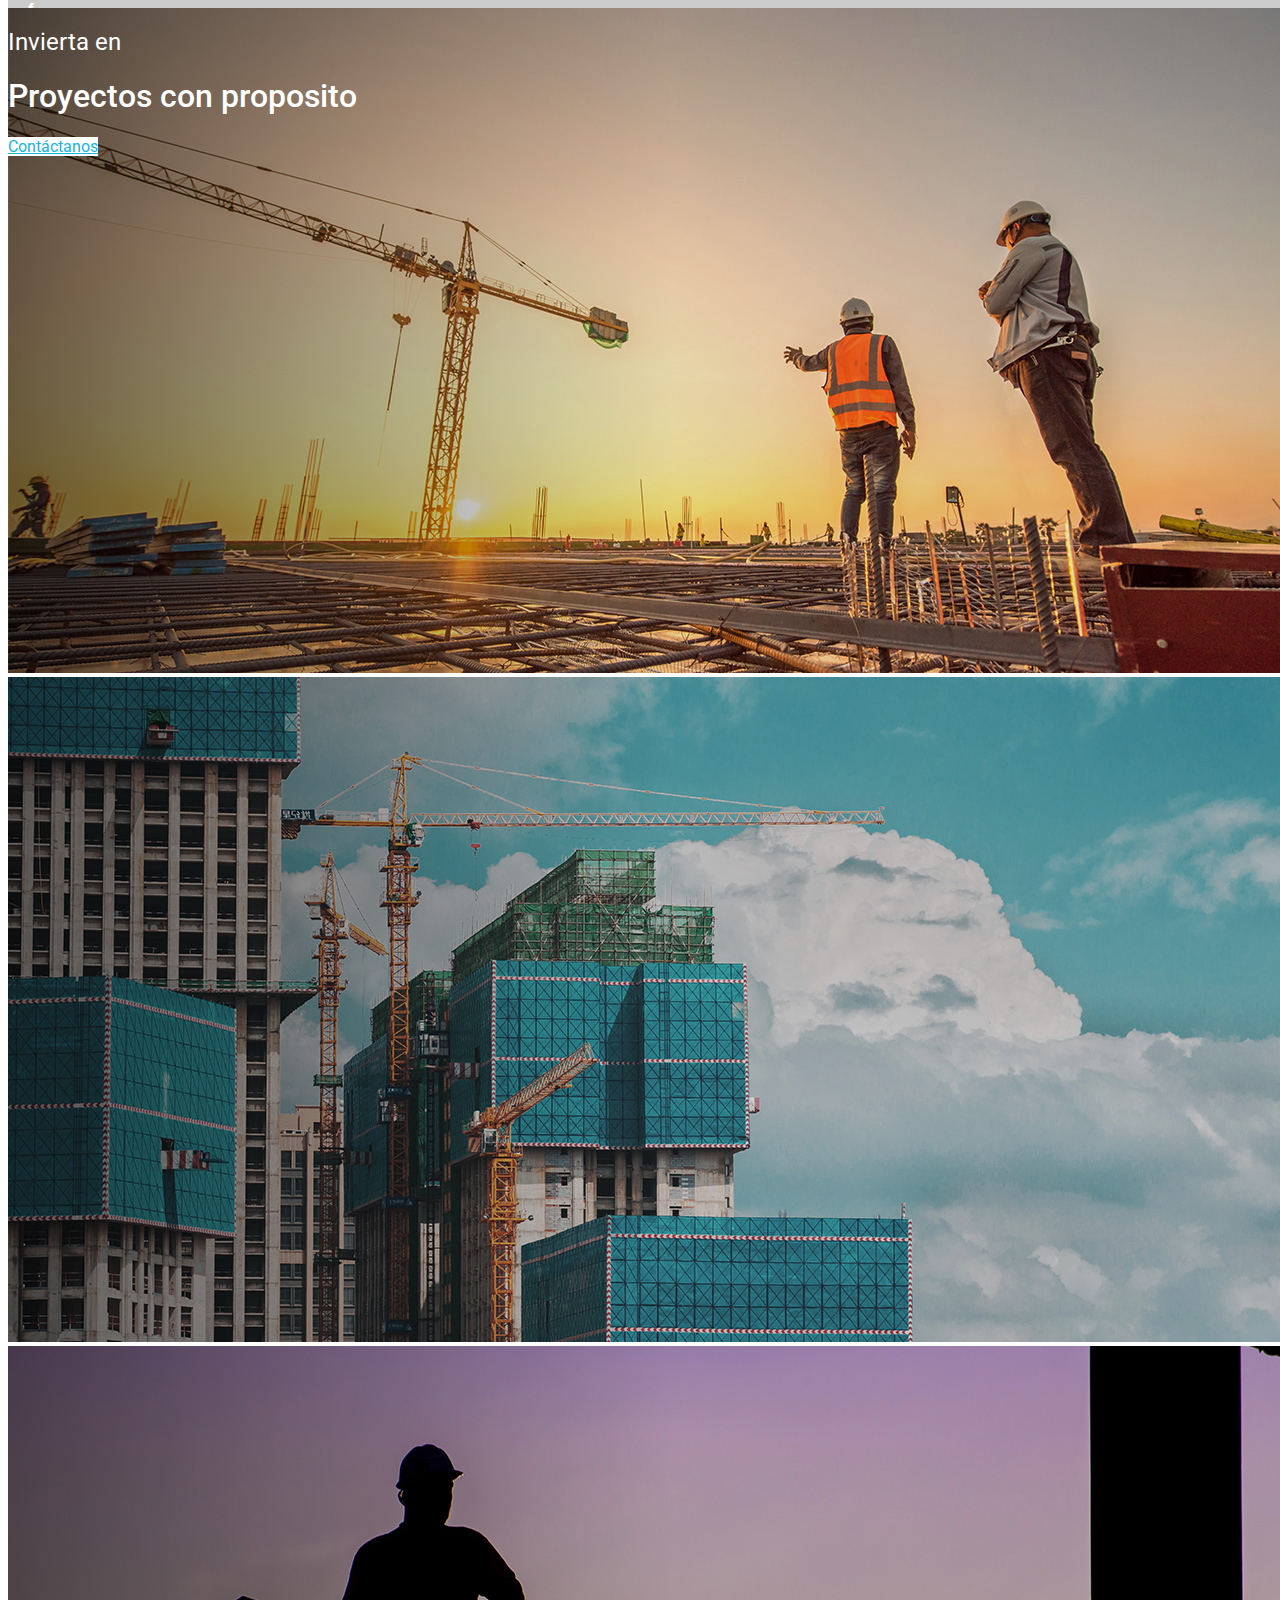
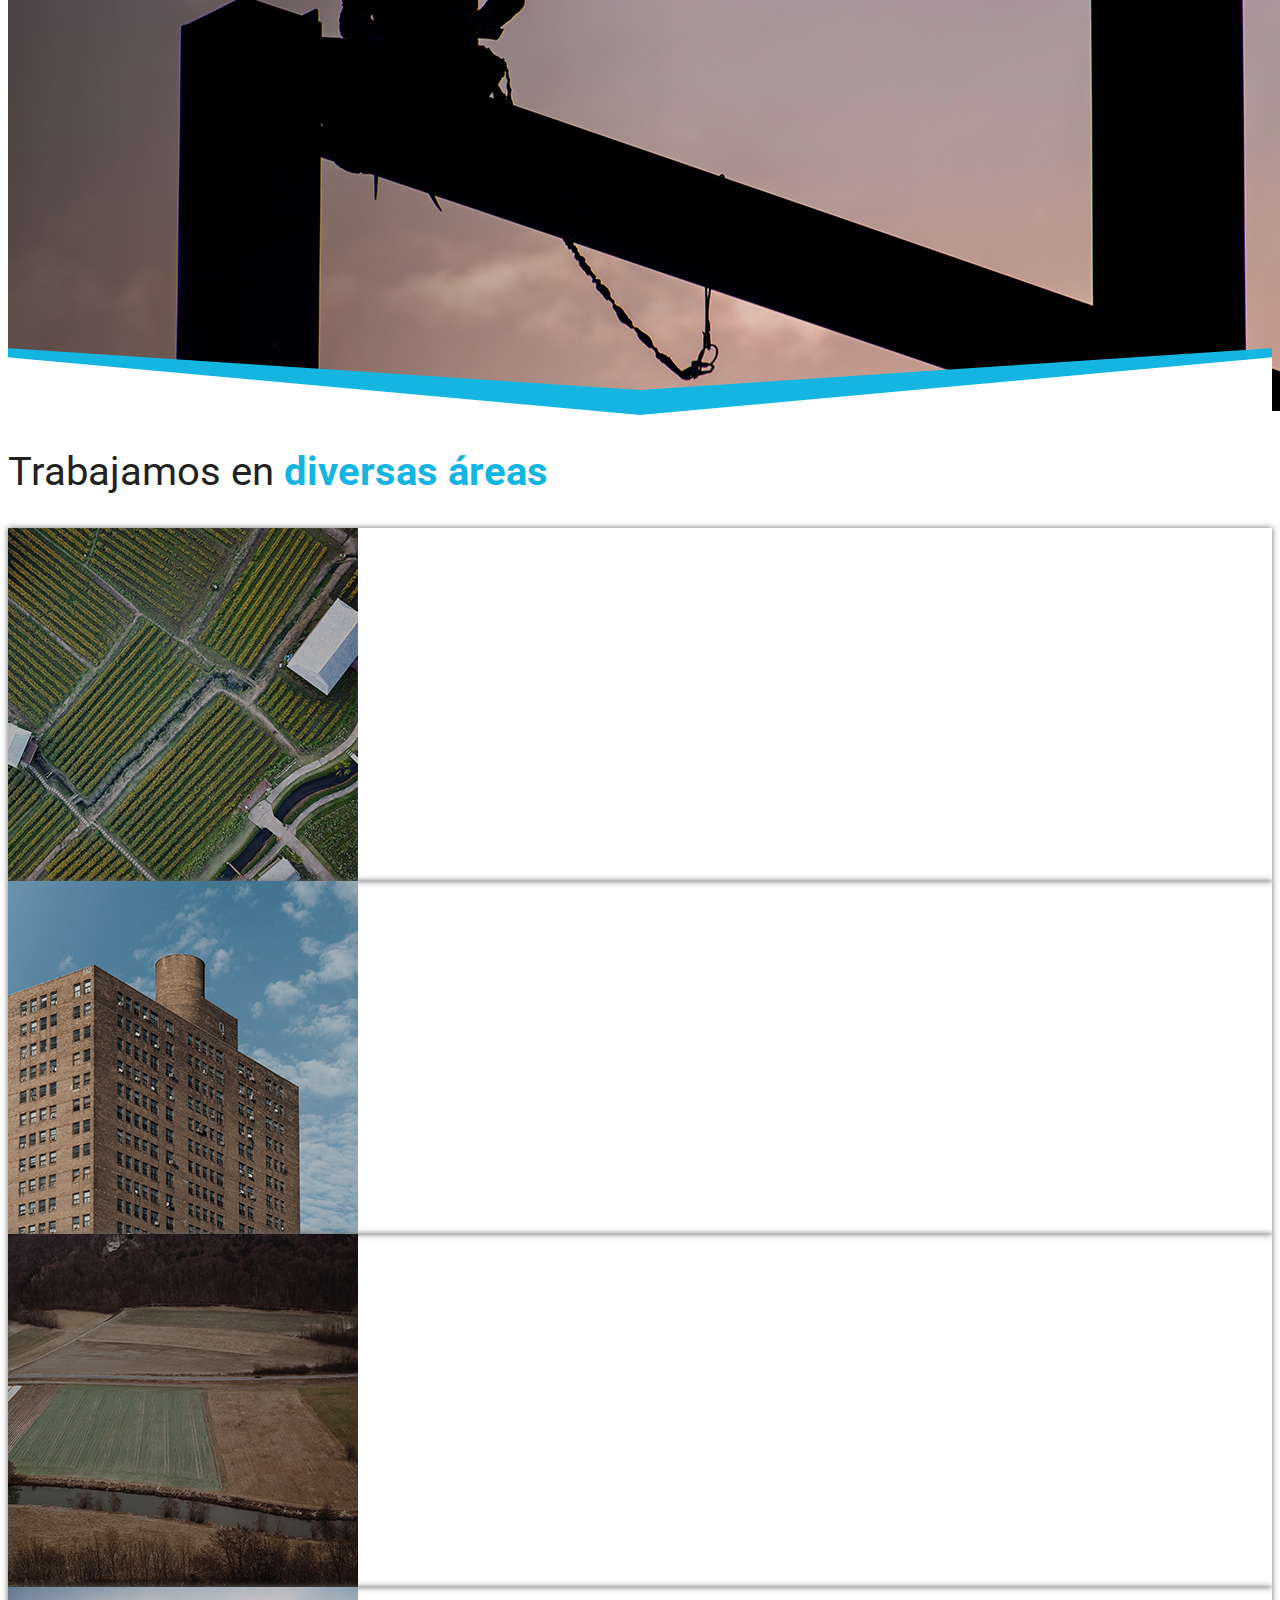
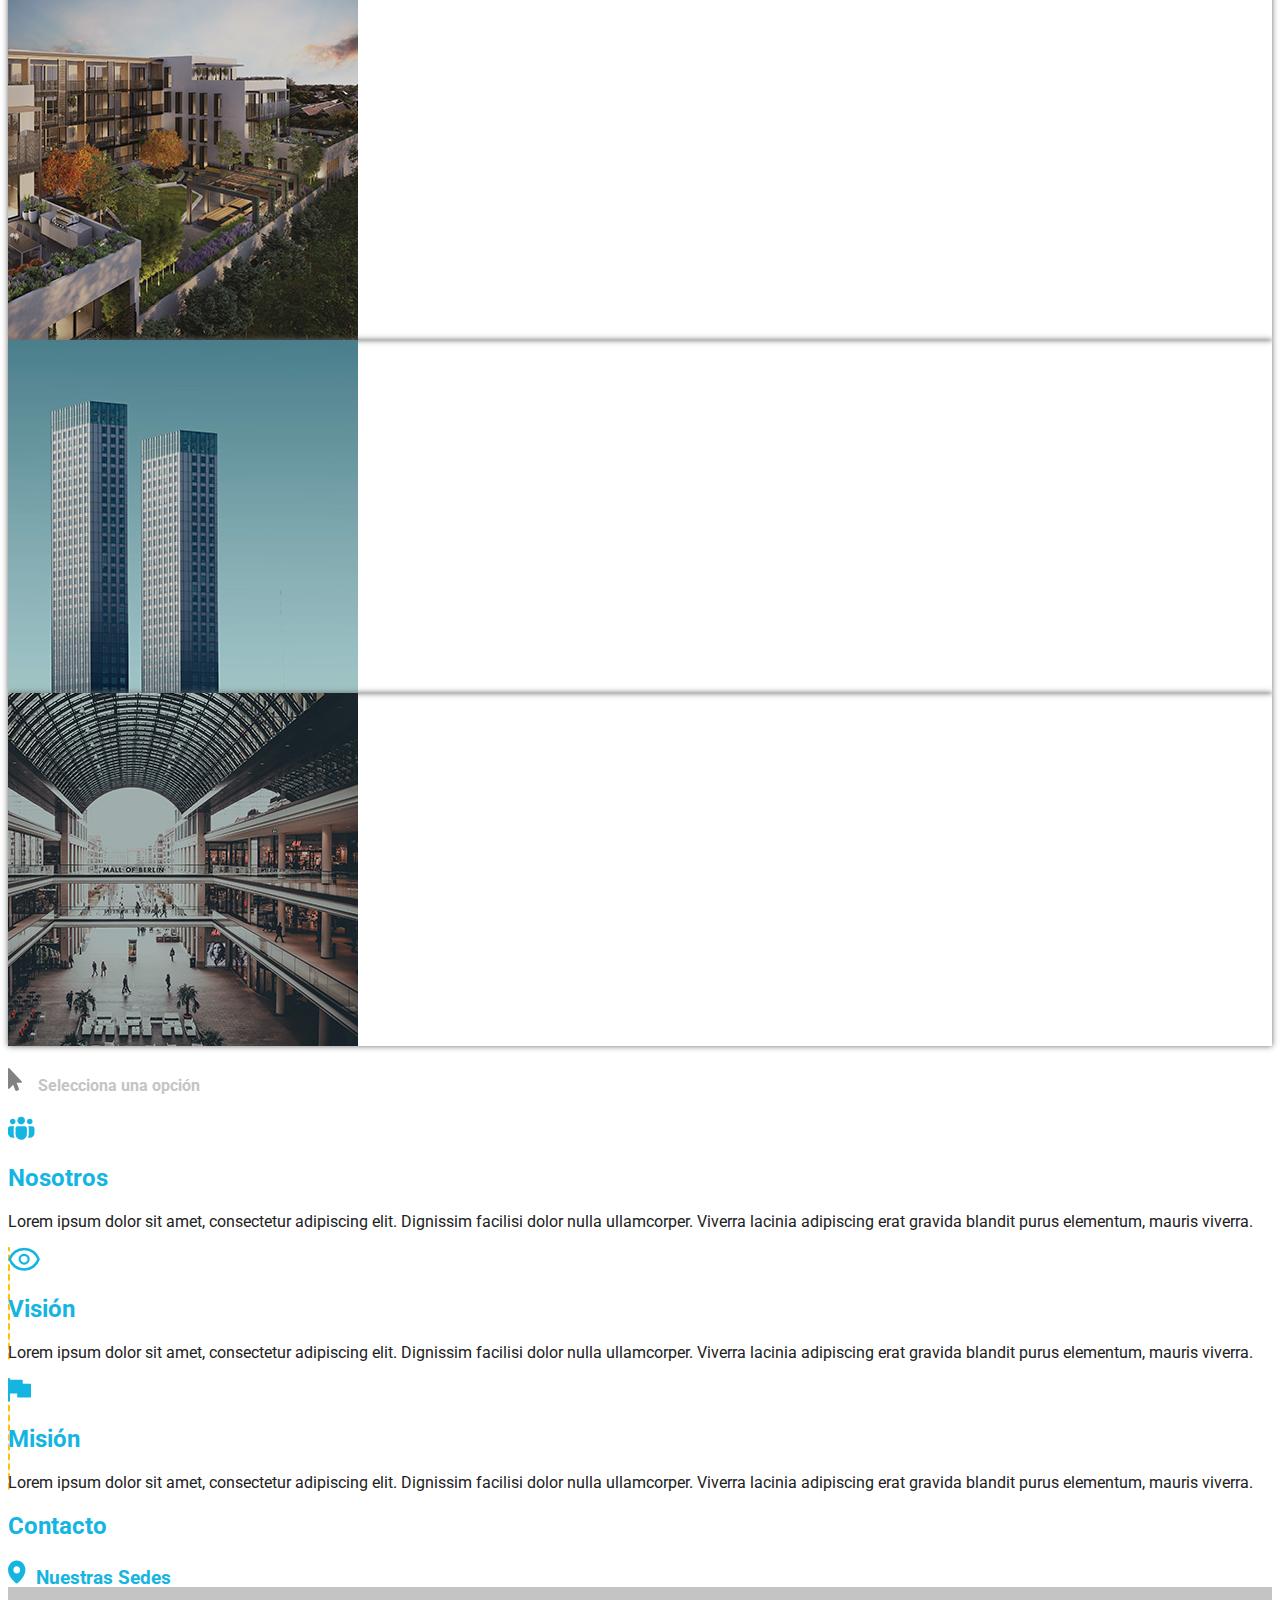
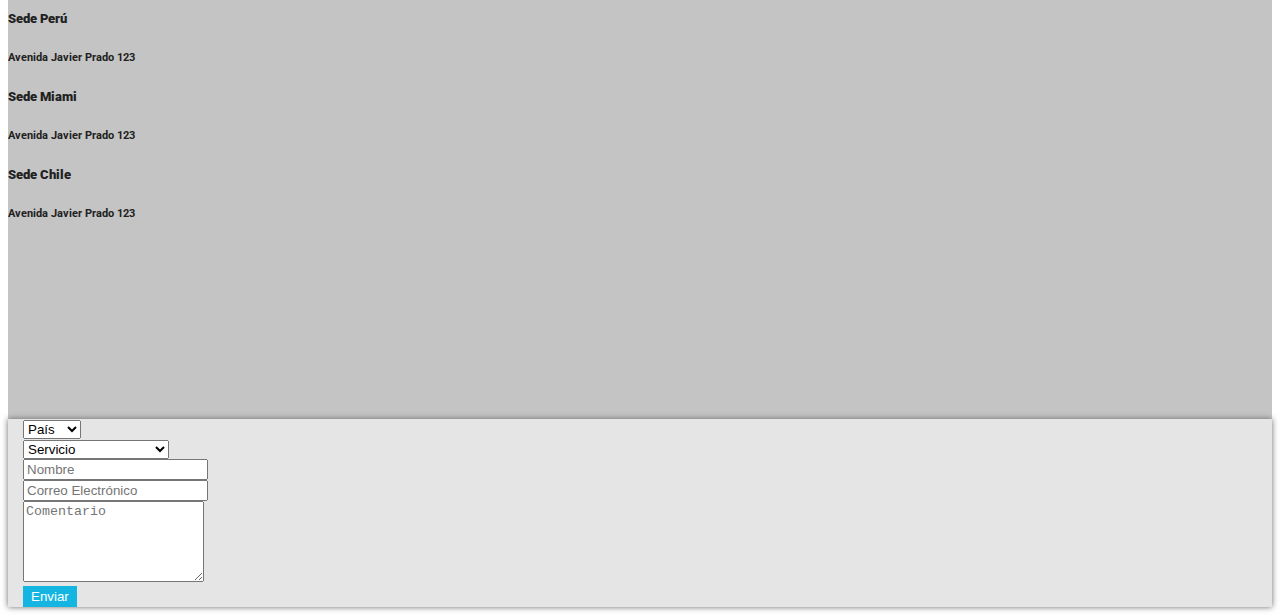
==== index.html @ bb8cdf80 "Add files via upload" ====
<!doctype html>
<html lang="en">
  <head>
    <!-- Required meta tags -->
    <meta charset="utf-8">
    <meta name="viewport" content="width=device-width, initial-scale=1, shrink-to-fit=no">

    <link href="https://cdn.jsdelivr.net/npm/bootstrap@5.0.0-beta2/dist/css/bootstrap.min.css" rel="stylesheet" integrity="sha384-BmbxuPwQa2lc/FVzBcNJ7UAyJxM6wuqIj61tLrc4wSX0szH/Ev+nYRRuWlolflfl" crossorigin="anonymous">
    <link rel="stylesheet" href="https://cdnjs.cloudflare.com/ajax/libs/animate.css/4.1.1/animate.min.css" />
    <link rel="stylesheet" href="assets/css/index.css"/>

    <title>IRPM - International Realty Property Management</title>
  </head>

  <body data-spy="scroll" data-target="#navbar" data-offset="57">
    <!-- Header -->
    <header class="header text-center fixed-top g-0">
      <div class="container-fluid">
        <div class="menu-top row g-0">
          <div class="col pl-0">
              <nav id="barra" class="navbar navbar-expand-lg navbar-dark transparencia-negra pt-0 pb-0">
                <div class="container mt-0 mb-0">
                  <div class="collapse navbar-collapse" id="navbar">
                    <div class="me-auto"></div>
                    <div class="navbar-nav">
                      <div class="nav-item">
                        <a class="nav-link rounded " href="#proyectos">f</a>
                      </div>
                      <div class="nav-item">
                        <a class="nav-link rounded" href="#conocenos">in</a>
                      </div>
                      <div class="nav-item">
                        <a class="nav-link rounded" href="#contactos">ig</a>
                      </div>
                      <div class="nav-item">
                        <a class="nav-link rounded" href="#contactos">ES</a>
                      </div>
                      <div class="nav-item">
                        <a class="nav-link rounded" href="#contactos">EN</a>
                      </div>
                    </div>
                  </div>
                </div>
              </nav>
          </div>
        </div>
      </div>
      <div class="container-fluid">
        <div class="menu-top row">
          <div class="col pl-0">
              <nav id="barra2" class="navbar navbar-expand-lg navbar-dark bg-light ">
                <div class="container">
                  <a class="navbar-brand" href="#">
                    <img src="assets/logo/logo-irpm-blanco.svg" alt="IRPM - International Realty Property Management">
                  </a>
                  <button class="navbar-toggler" type="button" data-bs-toggle="collapse" data-bs-target="#navbar" aria-controls="navbar" aria-expanded="false" aria-label="Toggle navigation">
                    <span class="navbar-toggler-icon"></span>
                  </button>
                  <div class="collapse navbar-collapse" id="navbar">
                    <div class="me-auto"></div>
                    <div class="navbar-nav">
                      <div class="nav-item">
                        <a class="nav-link rounded " href="#proyectos">Proyecto</a>
                      </div>
                      <div class="nav-item">
                        <a class="nav-link rounded" href="#conocenos">Conócenos</a>
                      </div>
                      <div class="nav-item">
                        <a class="nav-link rounded" href="#contactos">Contacto</a>
                      </div>
                    </div>
                  </div>
                </div>
              </nav>
          </div>
        </div>
      </div>
    </header>
    <!-- /Header -->

    <!-- Main -->
    <main id="main">
      <div id="carousel" class="carousel slide" data-bs-ride="carousel" data-bs-pause="false" >
        <div class="carousel-inner">
          <div class="carousel-item active">
            <img class="d-block w-100" src="assets/images/background-1.jpg" alt="Ingenieros en una obra">
          </div>
          <div class="carousel-item">
            <img class="d-block w-100" src="assets/images/background-2.jpg" alt="Vista de edificios en construcción">
          </div>
          <div class="carousel-item">
            <img class="d-block w-100" src="assets/images/background-3.jpg" alt="Silueta de construcctor trabajando en las alturas ">
          </div>
          <div class="overlay">
            <div class="container">
              <div class="row align-items-center">
                <div class="col-12 col-lg-6 text-md-left">
                  <h2 class="display-3">
                        Invierta en
                  </h2>
                  <h1 class="display-3">Proyectos con proposito</h1>
                  <a href="#contacto" class="btn btn-irpm btn-lg mt-4  d-none d-md-inline-block">Contáctanos</a>
                </div>
              </div>
            </div>
          </div>
        </div>
      </div>
    </main>
    <!-- /Main -->
    <a name="agro"></a><a name="industrial"></a><a name="terrenos"></a><a name="viviendas"></a><a name="edificios"></a><a name="locales"></a><a name="proyectos"></a>

    <!-- Areas -->
    <section id="areas" class="mt-4">
      <div class="container">
        <div class="row">
          <div class="col text-center mt-4 mb-4">
            <h2 class="titular">Trabajamos en <strong class="resalte-celeste">diversas áreas</strong></h2>
          </div>
        </div>
        <div id="tarjetas" class="row">

          <div class="card-container col-6 col-md-4 col-lg-2 mb-4 pulso">
            <a href="#agro" class="stretched-link btn-agro">
              <div class="card bg-dark text-white ">
                <img src="assets/images/agroindustriales-bg.jpg" class="card-img" alt="Agro Industrias">
                <div class="card-img-overlay">
                  <div class="row align-items-center">
                    <h5 class="card-title text-center">Agro Industrias</h5>
                  </div>
                </div>
              </div>
            </a>
          </div>
          <div class="card-container col-6 col-md-4 col-lg-2 mb-4 pulso">
            <a href="#industrial" class="stretched-link btn-industrial">
              <div class="card bg-dark text-white">
                <img src="assets/images/industriales-bg.jpg" class="card-img" alt="Industriales">
                <div class="card-img-overlay">
                  <div class="row align-items-center">
                    <h5 class="card-title text-center">Industriales</h5>
                  </div>
                </div>
              </div>
            </a>
          </div>
          <div class="card-container col-6 col-md-4 col-lg-2 mb-4 pulso">
            <a href="#terrenos" class="stretched-link btn-terrenos">
              <div class="card bg-dark text-white">
                <img src="assets/images/terrenos-bg.jpg" class="card-img" alt="Terrenos">
                <div class="card-img-overlay">
                  <div class="row align-items-center">
                    <h5 class="card-title text-center">Terrenos</h5>
                  </div>
                </div>
              </div>
            </a>
          </div>
          <div class="card-container col-6 col-md-4 col-lg-2 mb-4 pulso">
            <a href="#viviendas" class="stretched-link btn-viviendas">
              <div class="card bg-dark text-white">
                <img src="assets/images/viviendas-sociales-bg.jpg" class="card-img" alt="Viviendas Sociales">
                <div class="card-img-overlay">
                  <div class="row align-items-center">
                    <h5 class="card-title text-center">Viviendas Sociales</h5>
                  </div>
                </div>
              </div>
            </a>
          </div>
          <div class="card-container col-6 col-md-4 col-lg-2 mb-4 pulso">
            <a href="#edificios" class="stretched-link btn-edificios">
              <div class="card bg-dark text-white">
                <img src="assets/images/edificios-bg.jpg" class="card-img" alt="Edificios">
                <div class="card-img-overlay">
                  <div class="row align-items-center">
                    <h5 class="card-title text-center">Edificios</h5>
                  </div>
                </div>
              </div>
            </a>
          </div>
          <div class="card-container col-6 col-md-4 col-lg-2 mb-4 pulso">
            <a href="#locales" class="stretched-link btn-locales">
              <div class="card bg-dark text-white">
                <img src="assets/images/locales-comerciales-bg.jpg" class="card-img" alt="Locales Comerciales">
                <div class="card-img-overlay">
                  <div class="row align-items-center">
                    <h5 class="card-title text-center">Locales Comerciales</h5>
                  </div>
                </div>
              </div>
            </a>
          </div>
        </div>
      </div>
    </section>
    <!-- /Areas -->

    <!-- Seleccione -->
    <section id="seleccionar" class="container mt-4 mb-4">
      <div class="row">
        <div class="col text-center">
          <h4><img src="assets/iconos/cursor.svg"/>&nbsp;&nbsp;&nbsp;&nbsp;Selecciona una opción</h4>
        </div>
      </div>
    </section>
    <!-- Seleccione -->

    <!-- Tabs Areas -->
   
    <section class="container mt-4 mb-4">
      <div id="tab-agro" class="row mb-4">
        <div class="col-12 col-lg-6">
          <a href="#agro" class="btn-volver"><img src="assets/iconos/volver.svg" class="mb-4"/></a>
          <h2 class="resalte-celeste mb-4 display-5"><strong>Agro Industrias</strong></h2>
          <p>Lorem ipsum dolor sit amet, consectetur adipiscing elit. Egestas faucibus eu bibendum tellus vestibulum nascetur. Quam turpis turpis convallis faucibus. Mi arcu ac a, nullam bibendum arcu rutrum. In at risus in faucibus.  </p>
          <p>Lorem ipsum dolor sit amet, consectetur adipiscing elit. Egestas faucibus eu bibendum tellus vestibulum nascetur. Quam turpis turpis convallis faucibus. Mi arcu ac a, nullam bibendum arcu rutrum. In at risus in faucibus.  </p>
          <a href="#contacto" class="btn btn-lg btn-outline-info mt-3 mb-4">Contáctanos</a>
        </div>
        <div class="col-12 col-lg-6">
          <img src="assets/images/imagen-agro-1.jpg" alt="tractor">
        </div>
      </div>
      <div id="tab-industrial" class="row mb-4">
        <div class="col-12 col-lg-6">
          <a href="#industrial" class="btn-volver"><img src="assets/iconos/volver.svg" class="mb-4"/></a>
          <h2 class="resalte-celeste mb-4 display-5"><strong>Industrial</strong></h2>
          <p>Lorem ipsum dolor sit amet, consectetur adipiscing elit. Egestas faucibus eu bibendum tellus vestibulum nascetur. Quam turpis turpis convallis faucibus. Mi arcu ac a, nullam bibendum arcu rutrum. In at risus in faucibus.  </p>
          <p>Lorem ipsum dolor sit amet, consectetur adipiscing elit. Egestas faucibus eu bibendum tellus vestibulum nascetur. Quam turpis turpis convallis faucibus. Mi arcu ac a, nullam bibendum arcu rutrum. In at risus in faucibus.  </p>
          <a href="#contacto" class="btn btn-lg btn-outline-info mt-3 mb-4">Contáctanos</a>
        </div>
        <div class="col-12 col-lg-6">
          <img src="assets/images/imagen-agro-1.jpg" alt="tractor">
        </div>
      </div>
      <div id="tab-terrenos" class="row mb-4">
        <div class="col-12 col-lg-6">
          <a href="#terrenos" class="btn-volver"><img src="assets/iconos/volver.svg" class="mb-4"/></a>
          <h2 class="resalte-celeste mb-4 display-5"><strong>Terrenos</strong></h2>
          <p>Lorem ipsum dolor sit amet, consectetur adipiscing elit. Egestas faucibus eu bibendum tellus vestibulum nascetur. Quam turpis turpis convallis faucibus. Mi arcu ac a, nullam bibendum arcu rutrum. In at risus in faucibus.  </p>
          <p>Lorem ipsum dolor sit amet, consectetur adipiscing elit. Egestas faucibus eu bibendum tellus vestibulum nascetur. Quam turpis turpis convallis faucibus. Mi arcu ac a, nullam bibendum arcu rutrum. In at risus in faucibus.  </p>
          <a href="#contacto" class="btn btn-lg btn-outline-info mt-3 mb-4">Contáctanos</a>
        </div>
        <div class="col-12 col-lg-6">
          <img src="assets/images/imagen-agro-1.jpg" alt="tractor">
        </div>
      </div>
      <div id="tab-viviendas" class="row mb-4">
        <div class="col-12 col-lg-6">
          <a href="#viviendas" class="btn-volver"><img src="assets/iconos/volver.svg" class="mb-4"/></a>
          <h2 class="resalte-celeste mb-4 display-5"><strong>Viviendas Sociales</strong></h2>
          <p>Lorem ipsum dolor sit amet, consectetur adipiscing elit. Egestas faucibus eu bibendum tellus vestibulum nascetur. Quam turpis turpis convallis faucibus. Mi arcu ac a, nullam bibendum arcu rutrum. In at risus in faucibus.  </p>
          <p>Lorem ipsum dolor sit amet, consectetur adipiscing elit. Egestas faucibus eu bibendum tellus vestibulum nascetur. Quam turpis turpis convallis faucibus. Mi arcu ac a, nullam bibendum arcu rutrum. In at risus in faucibus.  </p>
          <a href="#contacto" class="btn btn-lg btn-outline-info mt-3 mb-4">Contáctanos</a>
        </div>
        <div class="col-12 col-lg-6">
          <img src="assets/images/imagen-agro-1.jpg" alt="tractor">
        </div>
      </div>
      <div id="tab-edificios" class="row mb-4">
        <div class="col-12 col-lg-6">
          <a href="#edificios" class="btn-volver"><img src="assets/iconos/volver.svg" class="mb-4"/></a>
          <h2 class="resalte-celeste mb-4 display-5"><strong>Edificios</strong></h2>
          <p>Lorem ipsum dolor sit amet, consectetur adipiscing elit. Egestas faucibus eu bibendum tellus vestibulum nascetur. Quam turpis turpis convallis faucibus. Mi arcu ac a, nullam bibendum arcu rutrum. In at risus in faucibus.  </p>
          <p>Lorem ipsum dolor sit amet, consectetur adipiscing elit. Egestas faucibus eu bibendum tellus vestibulum nascetur. Quam turpis turpis convallis faucibus. Mi arcu ac a, nullam bibendum arcu rutrum. In at risus in faucibus.  </p>
          <a href="#contacto" class="btn btn-lg btn-outline-info mt-3 mb-4">Contáctanos</a>
        </div>
        <div class="col-12 col-lg-6">
          <img src="assets/images/imagen-agro-1.jpg" alt="tractor">
        </div>
      </div>
      <div id="tab-locales" class="row mb-4">
        <div class="col-12 col-lg-6">
          <a href="#locales" class="btn-volver"><img src="assets/iconos/volver.svg" class="mb-4"/></a>
          <h2 class="resalte-celeste mb-4 display-5"><strong>Locales Comerciales</strong></h2>
          <p>Lorem ipsum dolor sit amet, consectetur adipiscing elit. Egestas faucibus eu bibendum tellus vestibulum nascetur. Quam turpis turpis convallis faucibus. Mi arcu ac a, nullam bibendum arcu rutrum. In at risus in faucibus.  </p>
          <p>Lorem ipsum dolor sit amet, consectetur adipiscing elit. Egestas faucibus eu bibendum tellus vestibulum nascetur. Quam turpis turpis convallis faucibus. Mi arcu ac a, nullam bibendum arcu rutrum. In at risus in faucibus.  </p>
          <a href="#contacto" class="btn btn-lg btn-outline-info mt-3 mb-4">Contáctanos</a>
        </div>
        <div class="col-12 col-lg-6">
          <img src="assets/images/imagen-agro-1.jpg" alt="tractor">
        </div>
      </div>
      <div  id="btn-areas" class="row">
        <div class="col text-center mt-4 mb-4">
          <h4>Conoce todos nuestro rubros</h4>
        </div>
        <div class="col-12 text-center">
          <a class="btn btn-primary btn btn-lg btn-primary mb-2 btn-sm bg-agro btn-agro" href="#agro" >&nbsp;&nbsp;&nbsp;&nbsp;&nbsp;Agro Industrias</a>
          <a class="btn btn-primary btn btn-lg btn-primary mb-2 btn-sm bg-industrial btn-industrial" href="#industrial" >&nbsp;&nbsp;&nbsp;&nbsp;&nbsp;Industriales</a>
          <a class="btn btn-primary btn btn-lg btn-primary mb-2 btn-sm bg-terrenos btn-terrenos" href="#terrenos" >&nbsp;&nbsp;&nbsp;&nbsp;&nbsp;Terrenos</a>
          <a class="btn btn-primary btn btn-lg btn-primary mb-2 btn-sm bg-viviendas btn-viviendas" href="#viviendas" >&nbsp;&nbsp;&nbsp;&nbsp;&nbsp;Viviendas Sociales</a>
          <a class="btn btn-primary btn btn-lg btn-primary mb-2 btn-sm bg-edificios btn-edificios" href="#edificios" >&nbsp;&nbsp;&nbsp;&nbsp;&nbsp;Edificios</a>
          <a class="btn btn-primary btn btn-lg btn-primary mb-2 btn-sm bg-locales btn-locales" href="#locales" >&nbsp;&nbsp;&nbsp;&nbsp;&nbsp;Locales Comerciales</a>  
        </div>
      </div>
    </section>

    <!-- /Tabs Areas -->

    <a name="conocenos"></a>
    <!-- Acerca de -->
    <section id="acerca" class="container pt-5 mb-4">
      <div class="container">
        <div class="row row-cols-1 row-cols-md-2 row-cols-lg-3">
          <div class="col pt-4 pb-4">
            <div class="card">
              <img src="assets/iconos/nosotros.svg" class="card-img-top" alt="Acerca de nosotros">
              <div class="card-body">
                <h2 class="card-title resalte-celeste text-center mb-4"><strong>Nosotros</strong></h2>
                 <p class="card-text text-justify">Lorem ipsum dolor sit amet, consectetur adipiscing elit. Dignissim facilisi dolor nulla ullamcorper. Viverra lacinia adipiscing erat gravida blandit purus elementum, mauris viverra. </p>
              </div>
            </div>
          </div>
          <div class="col pt-4 pb-4 border-right">
            <div class="card">
              <img src="assets/iconos/vision.svg" class="card-img-top" alt="Nuestra Visión">
              <div class="card-body">
                <h2 class="card-title resalte-celeste text-center mb-4"><strong>Visión</strong></h2>
                <p class="card-text text-justify">Lorem ipsum dolor sit amet, consectetur adipiscing elit. Dignissim facilisi dolor nulla ullamcorper. Viverra lacinia adipiscing erat gravida blandit purus elementum, mauris viverra. </p>
              </div>
            </div>
          </div>
          <div class="col pt-4 pb-4 border-right">
            <div class="card">
              <img src="assets/iconos/mision.svg" class="card-img-top" alt="Nuestra Misión">
              <div class="card-body">
                <h2 class="card-title resalte-celeste text-center mb-4"><strong>Misión</strong></h2>
                <p class="card-text text-justify">Lorem ipsum dolor sit amet, consectetur adipiscing elit. Dignissim facilisi dolor nulla ullamcorper. Viverra lacinia adipiscing erat gravida blandit purus elementum, mauris viverra. </p>
              </div>
            </div>
          </div>
        </div>
      </div>
    </section>
    <!-- /Acerca de -->
    <a name="contactos"></a>
    <!-- Footer -->
    <footer id="contacto" class="pb-4 pt-4">
      <div class="container">
        <div class="row">
          <div class="col-12 col-lg">
            <div class="container-fluid">
              <div class="row">
                <div class="col">
                  <h2 class="resalte-celeste text-left display-5"><strong>Contacto</strong></h2>
                </div>
              </div>
              <div class="row mt-4 mb-4">
                <div class="col">
                  <h3 class="resalte-celeste"><img src="assets/iconos/gps.svg"/>&nbsp;&nbsp;Nuestras Sedes</h3>
                </div>
              </div>
              <div class="row">
                <div class="col">
                  <h5><strong>Sede Perú</strong></h5>
                  <h6 class="small">Avenida Javier Prado 123</h6>
                </div>
                <div class="col">
                  <h5><strong>Sede Miami</strong></h5>
                  <h6 class="small">Avenida Javier Prado 123</h6>
                </div>
                <div class="col">
                  <h5><strong>Sede Chile</strong></h5>
                  <h6 class="small">Avenida Javier Prado 123</h6>
                </div>
              </div>
              <div class="row">
                <div id="mapa" class="col">
                  <iframe src="https://www.google.com/maps/embed?pb=!1m18!1m12!1m3!1d3901.974789848095!2d-77.03479198518747!3d-12.04525549146833!2m3!1f0!2f0!3f0!3m2!1i1024!2i768!4f13.1!3m3!1m2!1s0x9105c8b5edeb8a09%3A0x7eb1c1959e8e5786!2sKapital%20Shopping!5e0!3m2!1ses-419!2spe!4v1588550163857!5m2!1ses-419!2spe" width="100%" height="170" frameborder="0" style="border:0;" allowfullscreen=""></iframe>
                </div>
              </div>
            </div>
          </div>

          <div class="col-12 col-lg">
            <form id="formulario" class="row g-3 rounded pb-4 pt-3 pl-4 pr-4">
              <div class="col-md-6">
                 <select class="form-select form-control-lg" aria-label="Default select example">
                  <option selected>País</option>
                  <option value="1">Perú</option>
                  <option value="2">Miami</option>
                  <option value="3">Chile</option>
                </select>
              </div>
              <div class="col-md-6">
                <select class="form-select form-control-lg" aria-label="Default select example">
                  <option selected>Servicio</option>
                  <option value="1">Agro Industrias</option>
                  <option value="2">Industriales</option>
                  <option value="3">Terrenos</option>
                  <option value="4">Viviendas Sociales</option>
                  <option value="5">Edificios</option>
                  <option value="6">Locales Comerciales</option>
                </select>
              </div>
              <div class="col-12">
                <input type="text" class="form-control form-control-lg" id="inputNombres" placeholder="Nombre">
              </div>
              <div class="col-12">
                <input type="email" class="form-control form-control-lg" id="inputEmail" placeholder="Correo Electrónico">
              </div>
              <div class="col-md-12">
                <textarea class="form-control form-control-lg" id="inputComentario" rows="5" placeholder="Comentario"></textarea>
              </div>
              <div class="col-12 text-center">
                <button type="submit" class="btn btn-lg btn-primary">Enviar</button>
              </div>
            </form>
          </div>
        </div>
      </div>
    </footer>
    <!-- /Footer -->

    <!-- Optional JavaScript -->
    <script src="https://code.jquery.com/jquery-2.2.4.min.js" integrity="sha384-rY/jv8mMhqDabXSo+UCggqKtdmBfd3qC2/KvyTDNQ6PcUJXaxK1tMepoQda4g5vB" crossorigin="anonymous"></script>
    <script src="https://cdn.jsdelivr.net/npm/bootstrap@5.0.0-beta2/dist/js/bootstrap.bundle.min.js" integrity="sha384-b5kHyXgcpbZJO/tY9Ul7kGkf1S0CWuKcCD38l8YkeH8z8QjE0GmW1gYU5S9FOnJ0" crossorigin="anonymous"></script>
    <script src="assets/js/funciones.js"></script>
  </body>
</html>
---- assets/css/index.css ----
@import url('https://fonts.googleapis.com/css2?family=Roboto:wght@300;400;500;900&display=swap');
html{
  font-family: 'Roboto', sans-serif!important;
  font-weight:  400!important;
  color: #212121;
}
.text-justify{
  text-align: justify;
}
.transparencia-negra{
   background: rgba(0, 0, 0, 0.2)!important;
}

header{
  position:absolute;
  top:0;
  width:100%;
}
#barra2{
  background-color: transparent !important;
}
#barra .container{
  height: 33px!important;
}
.menu-top, #main{
  max-width:  1980px;
  margin:0 auto;
}
.nav-link{
  color: white!important;
  font-family: 'Roboto', sans-serif;
  font-weight:  400!important;
  padding: 10px 20px!important;
  font-weight: bold!important;
}
.nav-link:hover{
  color:#14B5E1!important;
  font-weight:  900!important;
}

.container h1{
  font-family: 'Roboto', sans-serif!important;
  font-weight:  500!important;
}
.container h2{
  font-family: 'Roboto', sans-serif!important;
  font-weight:  400!important;
}
.titular{
  font-size:2.5em!important;
  font-weight: 900!important;
}
.btn-irpm {
  background-color: #fff;
  font-family: 'Roboto', sans-serif;
  color:#14B5E1!important;
}
.btn-irpm:hover {
  background-color: #14B5E1;
  font-family: 'Roboto', sans-serif;
  color:#fff!important;
}
.resalte-celeste, .subtitular{
  color: #14B5E1!important;
}
#header img {
  width: 134px;
}

#main .carousel-inner img {
  /*max-height: 90vh;*/
  max-height:665px;
  object-fit: cover;
}
#carousel, .card-container {
  position: relative;
}
#carousel .overlay, #tarjetas.card {
  position: absolute;
  top: 0;
  bottom: 0;
  left: 0;
  right: 0;
  /*background-color: rgba(0, 0, 0, 0.5);*/
  color: white;
}
.overlay{
  background: url("../images/detalle-banner.png") no-repeat bottom;
}

#carousel .overlay .container,
#carousel .overlay .row,
.card-img-overlay,
.card-img-overlay .row{
  height: 100%;
}

#tarjetas h5{
  margin:0 auto;
}
#tarjetas .card{
  height: 353px;
  overflow:hidden;
  /*cursor:pointer;*/
  position:relative;
  box-shadow: 0 0 6px #666;
  border: 0;
}
.pulso:hover{
  animation: pulse; /* referring directly to the animation's @keyframe declaration */
  animation-duration: 1s; /* don't forget to set a duration! */
}
#tarjetas img{
  height:353px;
  width: 450px;
  position:absolute;
  left:-100px;
}
#seleccionar h4{
  color:#c4c4c4;
}

#acerca .card{
  border: 0;
}
.border-right{
  background: url("../images/linea-punteada.png") no-repeat top left;
}

#acerca .card img{
  height:24px;
  width:auto;
  margin: 0 auto;
}
.btn-outline-info{
  border:2px solid #14B5E1;
  color:#14B5E1;
}
.btn-outline-info:hover{
  background-color: #14B5E1;
  border:2px solid #14B5E1;
  color:#fff;
}
.btn-primary{
  border:2px solid #14B5E1;
  background-color: #14B5E1;
  color:#FFF;
}
.btn-primary:hover{
  background-color: #00c8ff;
  border:2px solid #00c8ff;
  color:#fff;
}
#contacto {
  background-color: #c4c4c4;
  background-image: url("../images/relleno-blanco.jpg");
  background-repeat: repeat-x;
}
.bg-agro{
  background-image: url("../iconos/agroindustrial.svg");
  background-position: 5px center;
  background-repeat: no-repeat;
}
.bg-industrial{
  background-image: url("../iconos/industriales.svg");
  background-position: 5px center;
  background-repeat: no-repeat;
}
.bg-terrenos{
  background-image: url("../iconos/terreno.svg");
  background-position: 5px center;
  background-repeat: no-repeat;
}
.bg-viviendas{
  background-image: url("../iconos/vivienda-sociales.svg");
  background-position: 5px center;
  background-repeat: no-repeat;
}
.bg-edificios{
  background-image: url("../iconos/edificios.svg");
  background-position: 5px center;
  background-repeat: no-repeat;
}
.bg-locales{
  background-image: url("../iconos/locales.svg");
  background-position: 5px center;
  background-repeat: no-repeat;
}
#contacto a {
  color: white;
}
#formulario{
  background-color: #E5E5E5;
  box-shadow: 0 0 6px #666;
  padding-right:15px;
  padding-left: 15px;
}

#btn-areas, #tab-agro, #tab-industrial, #tab-terrenos, #tab-viviendas, #tab-edificios, #tab-locales{
  display:none;
}/*
////////////cambio de tamaños en responsivo///////////*/

@media (max-width: 993px) {
  #main h1{
    font-size: 3em!important;
  }
  #main h2{
    font-size: 2em!important;
  }

  #navbar{
   background-color: #14B5E1;
   padding-top: 10px;
   padding-bottom: 10px;
  }
  #barra2 #navbar{
   background-color: #FFF;
   padding-top: 10px;
   padding-bottom: 10px;
  }
  #navbar .nav-link{
    margin: 0 10px;
  }
  #navbar .nav-link:hover{
    background-color: #fff;
  }
  #barra2 #navbar .nav-link:hover{
    background-color: #14B5E1;
  }
  #barra{
  background-color: #14B5E1!important;
  }
}

@media (max-width: 768px) {
  #main h1{
    font-size: 2.5em!important;
  }
  #main h2{
    font-size: 1.5em!important;
  }
  .border-right{
    background: transparent;
  }
}

@media (max-width: 576px) {
  #main h1{
    font-size: 2em!important;
  }
  #main h2{
    padding-top: 50px;
    font-size: 1em!important;
  }

}
}
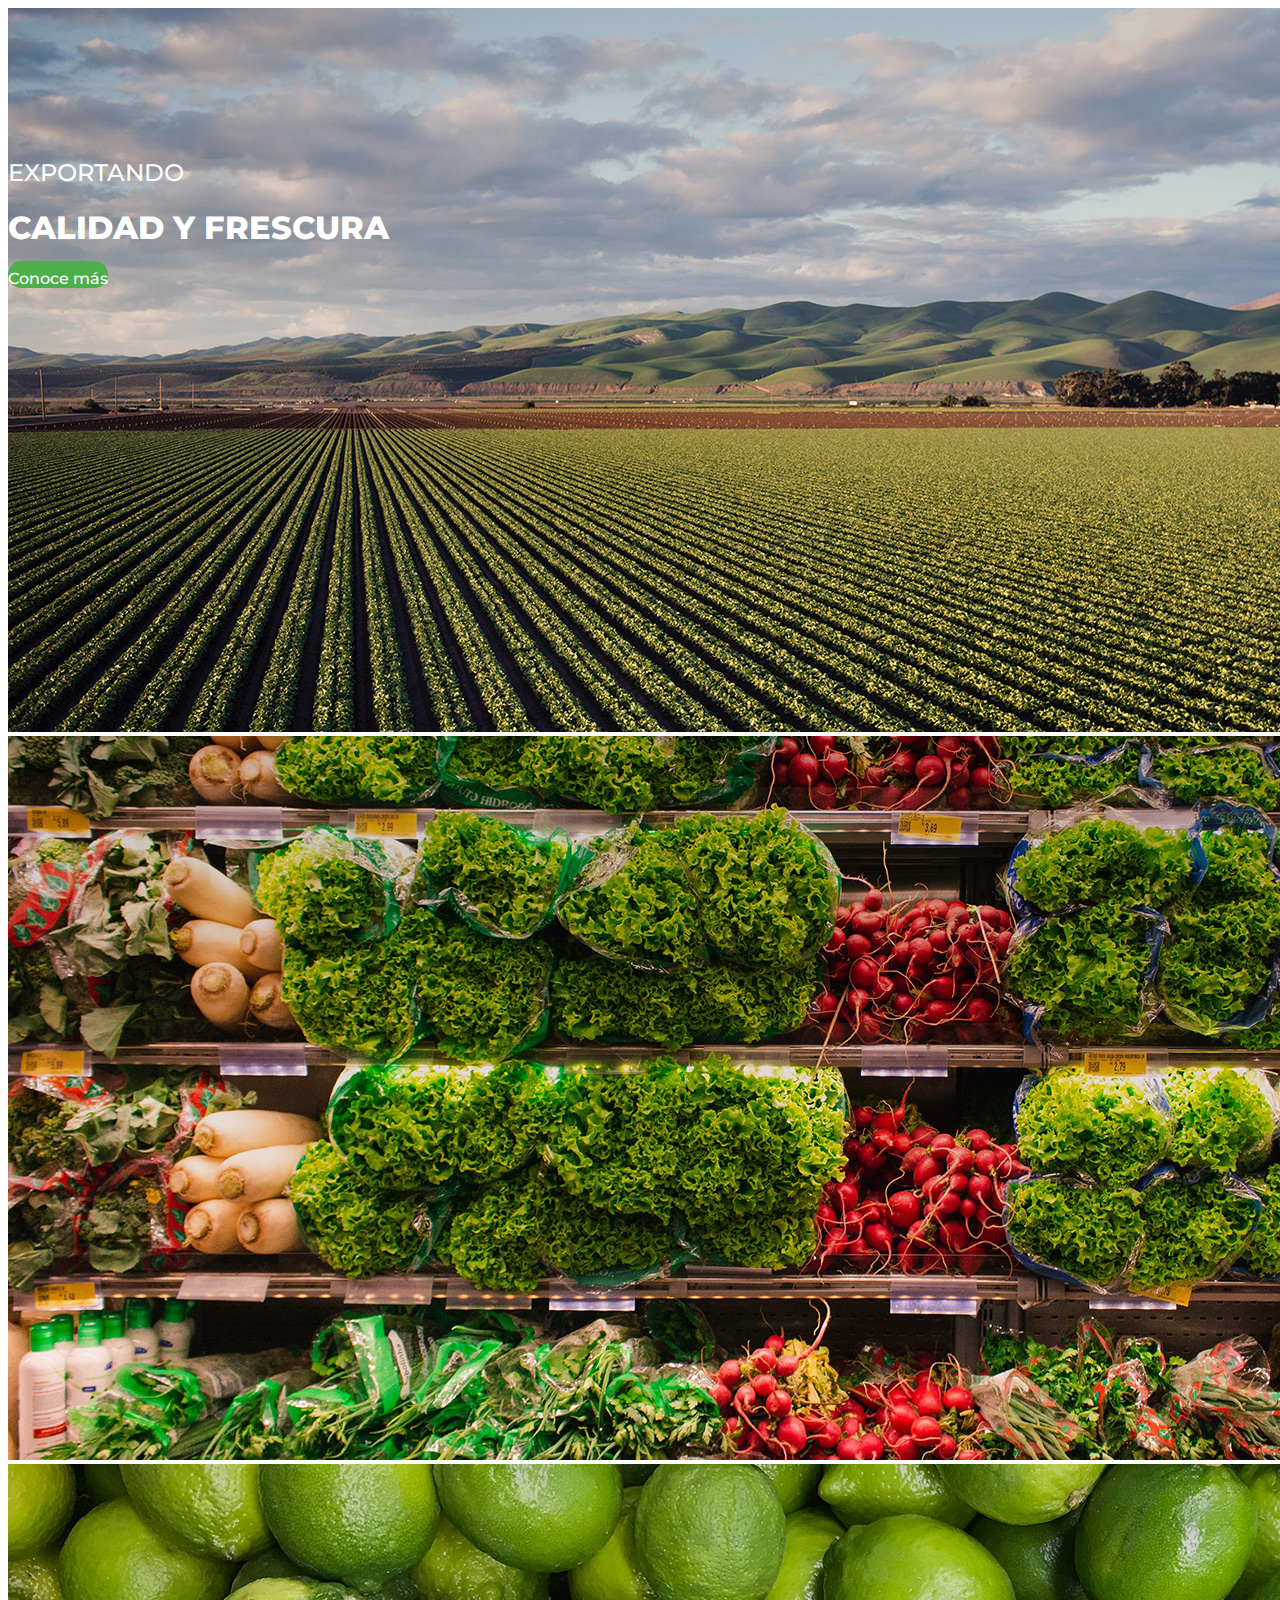
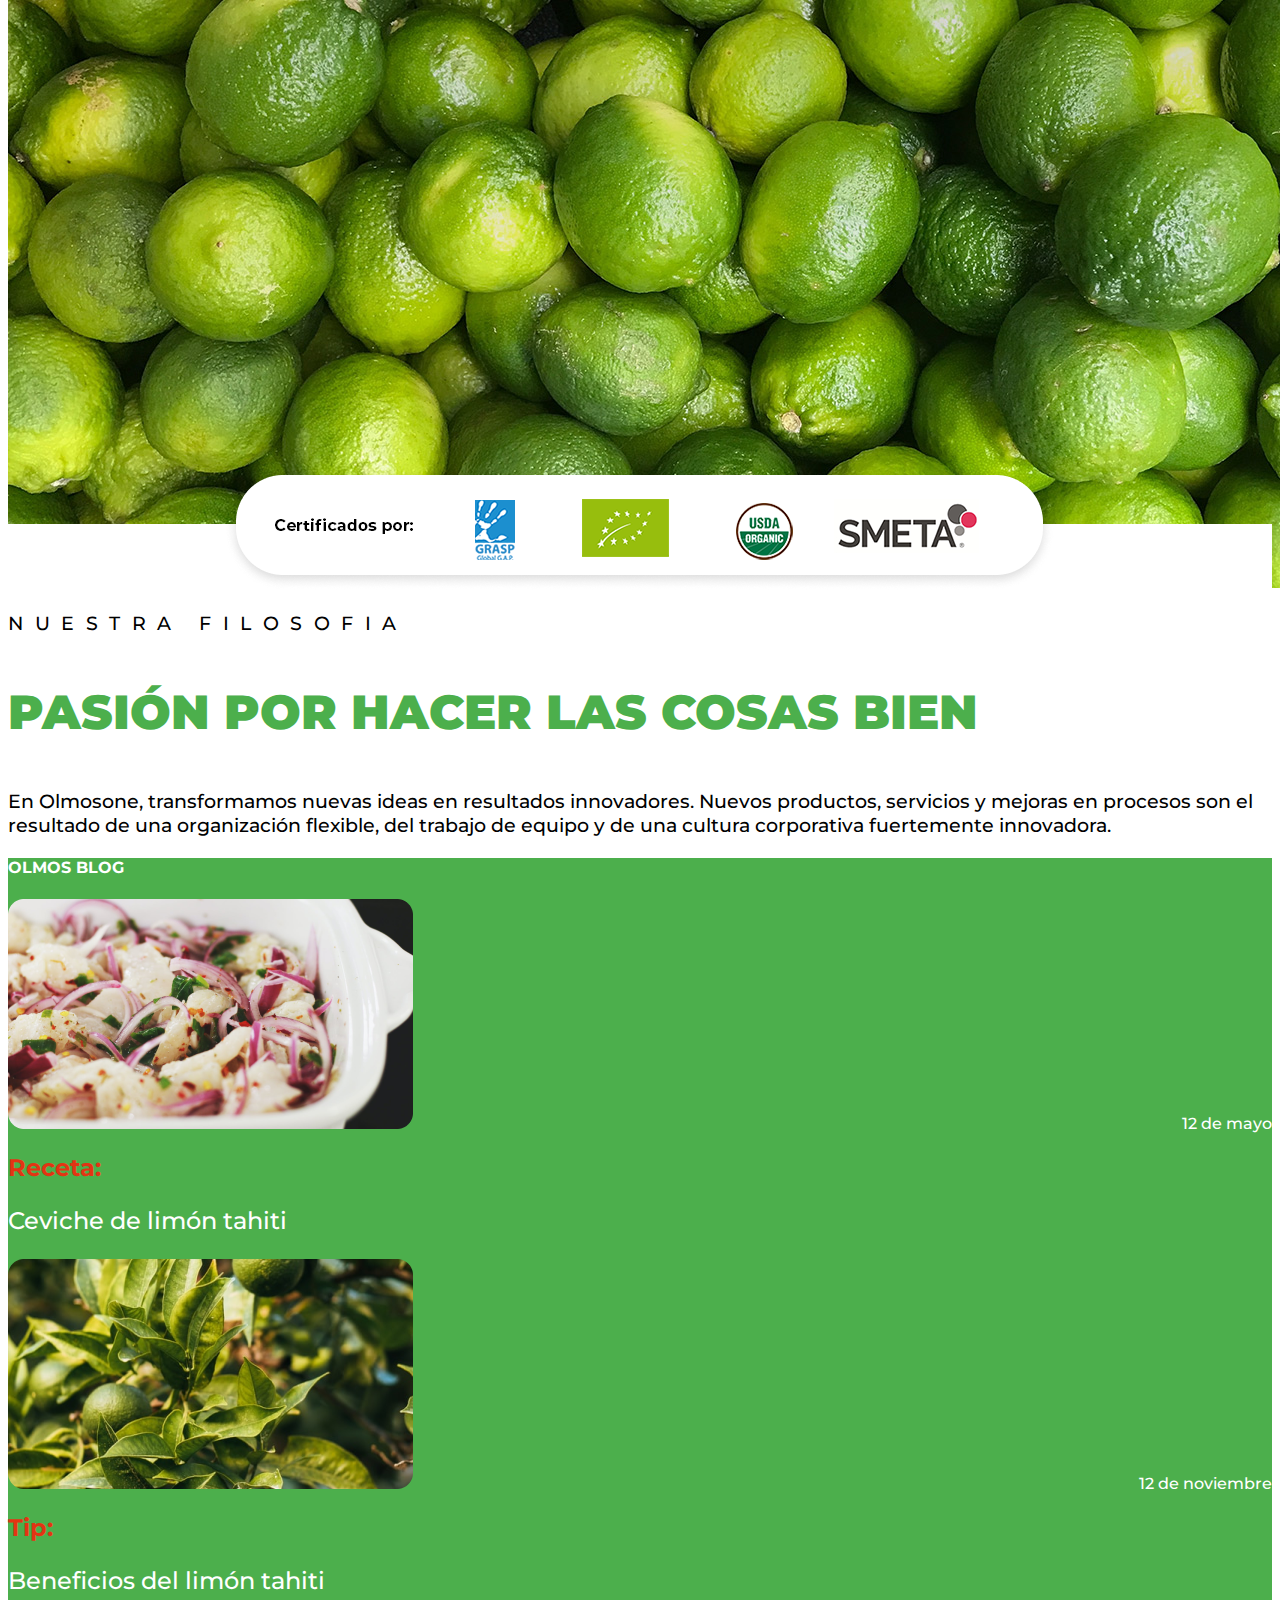
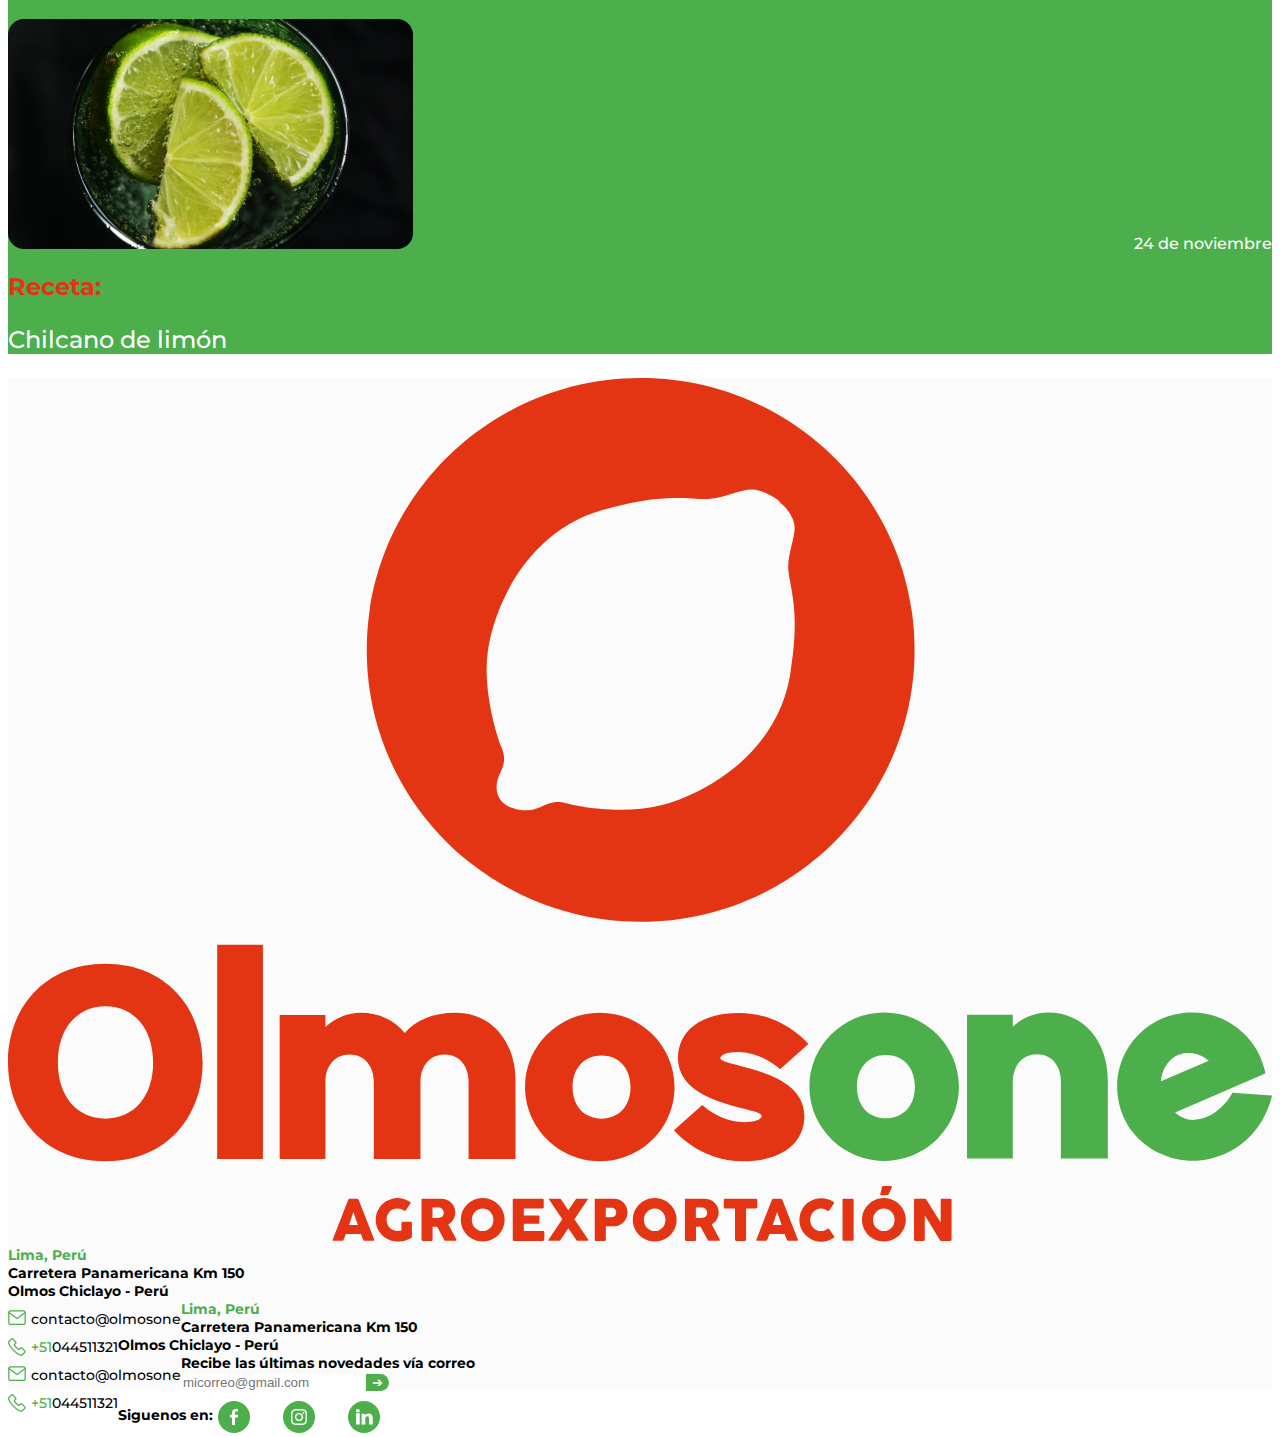
==== commit 4438e6ea: "corrección de errores" ====
--- a/index.html
+++ b/index.html
@@ -9,7 +9,14 @@
     <link rel="stylesheet" href="https://cdnjs.cloudflare.com/ajax/libs/animate.css/4.1.1/animate.min.css" />
     <link rel="stylesheet" href="assets/css/index.css"/>
 
-    <title>IRPM - International Realty Property Management</title>
+    <title>Olmosone - Agroexportación</title>
+
+    <meta name="description" content="xxxxxxxxxxxxxxxxxxx">
+    <meta name="keywords" content="xxxxxxxxxxxxxxxxxxxxxx">
+    <meta property="og:title" content="Olmosone - Agroexportación">
+    <meta property="og:description" content="xxxxxxxxxxxxxxxxxxxxxxxxx">
+    <meta property="og:image:url" content="assets/banners/banner-facebook.jpg">
+    <link rel="shortcut icon" href="assets/iconos-logos/ico-olmos.ico">
   </head>
 
   <body data-spy="scroll" data-target="#navbar" data-offset="57">
@@ -17,41 +24,25 @@
     <header class="header text-center fixed-top g-0">
       <div class="container-fluid">
         <div class="menu-top row g-0">
-          <div class="col pl-0">
-              <nav id="barra" class="navbar navbar-expand-lg navbar-dark transparencia-negra pt-0 pb-0">
-                <div class="container mt-0 mb-0">
-                  <div class="collapse navbar-collapse" id="navbar">
-                    <div class="me-auto"></div>
-                    <div class="navbar-nav">
-                      <div class="nav-item">
-                        <a class="nav-link rounded " href="#proyectos">f</a>
-                      </div>
-                      <div class="nav-item">
-                        <a class="nav-link rounded" href="#conocenos">in</a>
-                      </div>
-                      <div class="nav-item">
-                        <a class="nav-link rounded" href="#contactos">ig</a>
-                      </div>
-                      <div class="nav-item">
-                        <a class="nav-link rounded" href="#contactos">ES</a>
-                      </div>
-                      <div class="nav-item">
-                        <a class="nav-link rounded" href="#contactos">EN</a>
-                      </div>
-                    </div>
-                  </div>
-                </div>
-              </nav>
-          </div>
-        </div>
-      </div>
-      <div class="container-fluid">
+          <div class="col pl-0 transparencia-negra">
+            <div id="barra-sup" class=" row  pt-0 pb-0">
+                 <a href="#"><img src="assets/iconos-logos/logo-facebook.svg"></a>
+                 <a href="#"><img src="assets/iconos-logos/logo-linkedin.svg"></a>
+                 <a href="#"><img src="assets/iconos-logos/logo-instagram.svg"></a>
+                 <a href="#" class="divisor">ES</a>
+                 <a href="#">EN</a>
+              </div>
+          </div>
+        </div>
+      </div>
+
+      <div class="container-fluid g-0">
         <div class="menu-top row">
-          <div class="col pl-0">
-              <nav id="barra2" class="navbar navbar-expand-lg navbar-dark bg-light ">
-                <div class="container">
+          <div class="col g-0">
+              <nav id="barra" class="navbar navbar-expand-lg navbar-dark bg-light">
+                <div class="container-fluid">
                   <a class="navbar-brand" href="#">
-                    <img src="assets/logo/logo-irpm-blanco.svg" alt="IRPM - International Realty Property Management">
+                    <img src="assets/iconos-logos/logo-olmos-one-hori-blanco.svg" alt="Olmosone - agroexportación">
                   </a>
                   <button class="navbar-toggler" type="button" data-bs-toggle="collapse" data-bs-target="#navbar" aria-controls="navbar" aria-expanded="false" aria-label="Toggle navigation">
                     <span class="navbar-toggler-icon"></span>
@@ -60,13 +51,22 @@
                     <div class="me-auto"></div>
                     <div class="navbar-nav">
                       <div class="nav-item">
-                        <a class="nav-link rounded " href="#proyectos">Proyecto</a>
-                      </div>
-                      <div class="nav-item">
-                        <a class="nav-link rounded" href="#conocenos">Conócenos</a>
-                      </div>
-                      <div class="nav-item">
-                        <a class="nav-link rounded" href="#contactos">Contacto</a>
+                        <a class="nav-link item-activo" href="index.html">Home</a>
+                      </div>
+                      <div class="nav-item">
+                        <a class="nav-link" href="conocenos.html">Conócenos</a>
+                      </div>
+                      <div class="nav-item">
+                        <a class="nav-link" href="productos.html">Productos</a>
+                      </div>
+                      <div class="nav-item">
+                        <a class="nav-link" href="compromiso.html">Compromiso</a>
+                      </div>
+                      <div class="nav-item">
+                        <a class="nav-link" href="certificacion.html">Certificación</a>
+                      </div>
+                      <div class="nav-item">
+                        <a class="nav-link btn-contacto" href="contacto.html">Contacto</a>
                       </div>
                     </div>
                   </div>
@@ -83,23 +83,23 @@
       <div id="carousel" class="carousel slide" data-bs-ride="carousel" data-bs-pause="false" >
         <div class="carousel-inner">
           <div class="carousel-item active">
-            <img class="d-block w-100" src="assets/images/background-1.jpg" alt="Ingenieros en una obra">
+            <img class="d-block w-100" src="assets/banners/banner-farm.jpg" alt="Ingenieros en una obra">
           </div>
           <div class="carousel-item">
-            <img class="d-block w-100" src="assets/images/background-2.jpg" alt="Vista de edificios en construcción">
+            <img class="d-block w-100" src="assets/banners/banner-market.jpg" alt="Vista de edificios en construcción">
           </div>
           <div class="carousel-item">
-            <img class="d-block w-100" src="assets/images/background-3.jpg" alt="Silueta de construcctor trabajando en las alturas ">
+            <img class="d-block w-100" src="assets/banners/banner-limon-3.jpg" alt="Silueta de construcctor trabajando en las alturas ">
           </div>
           <div class="overlay">
             <div class="container">
-              <div class="row align-items-center">
-                <div class="col-12 col-lg-6 text-md-left">
-                  <h2 class="display-3">
-                        Invierta en
+              <div class="row align-items-start">
+                <div class="col-12 text-md-left">
+                  <h2 class="display-2 titular">
+                        EXPORTANDO
                   </h2>
-                  <h1 class="display-3">Proyectos con proposito</h1>
-                  <a href="#contacto" class="btn btn-irpm btn-lg mt-4  d-none d-md-inline-block">Contáctanos</a>
+                  <h1 class="display-2">CALIDAD Y FRESCURA</h1>
+                  <a href="contacto.html" class="btn-contacto-big btn-lg mt-4">Conoce más</a>
                 </div>
               </div>
             </div>
@@ -108,250 +108,71 @@
       </div>
     </main>
     <!-- /Main -->
-    <a name="agro"></a><a name="industrial"></a><a name="terrenos"></a><a name="viviendas"></a><a name="edificios"></a><a name="locales"></a><a name="proyectos"></a>
 
     <!-- Areas -->
     <section id="areas" class="mt-4">
       <div class="container">
         <div class="row">
           <div class="col text-center mt-4 mb-4">
-            <h2 class="titular">Trabajamos en <strong class="resalte-celeste">diversas áreas</strong></h2>
-          </div>
-        </div>
-        <div id="tarjetas" class="row">
-
-          <div class="card-container col-6 col-md-4 col-lg-2 mb-4 pulso">
-            <a href="#agro" class="stretched-link btn-agro">
-              <div class="card bg-dark text-white ">
-                <img src="assets/images/agroindustriales-bg.jpg" class="card-img" alt="Agro Industrias">
-                <div class="card-img-overlay">
-                  <div class="row align-items-center">
-                    <h5 class="card-title text-center">Agro Industrias</h5>
-                  </div>
-                </div>
-              </div>
-            </a>
-          </div>
-          <div class="card-container col-6 col-md-4 col-lg-2 mb-4 pulso">
-            <a href="#industrial" class="stretched-link btn-industrial">
-              <div class="card bg-dark text-white">
-                <img src="assets/images/industriales-bg.jpg" class="card-img" alt="Industriales">
-                <div class="card-img-overlay">
-                  <div class="row align-items-center">
-                    <h5 class="card-title text-center">Industriales</h5>
-                  </div>
-                </div>
-              </div>
-            </a>
-          </div>
-          <div class="card-container col-6 col-md-4 col-lg-2 mb-4 pulso">
-            <a href="#terrenos" class="stretched-link btn-terrenos">
-              <div class="card bg-dark text-white">
-                <img src="assets/images/terrenos-bg.jpg" class="card-img" alt="Terrenos">
-                <div class="card-img-overlay">
-                  <div class="row align-items-center">
-                    <h5 class="card-title text-center">Terrenos</h5>
-                  </div>
-                </div>
-              </div>
-            </a>
-          </div>
-          <div class="card-container col-6 col-md-4 col-lg-2 mb-4 pulso">
-            <a href="#viviendas" class="stretched-link btn-viviendas">
-              <div class="card bg-dark text-white">
-                <img src="assets/images/viviendas-sociales-bg.jpg" class="card-img" alt="Viviendas Sociales">
-                <div class="card-img-overlay">
-                  <div class="row align-items-center">
-                    <h5 class="card-title text-center">Viviendas Sociales</h5>
-                  </div>
-                </div>
-              </div>
-            </a>
-          </div>
-          <div class="card-container col-6 col-md-4 col-lg-2 mb-4 pulso">
-            <a href="#edificios" class="stretched-link btn-edificios">
-              <div class="card bg-dark text-white">
-                <img src="assets/images/edificios-bg.jpg" class="card-img" alt="Edificios">
-                <div class="card-img-overlay">
-                  <div class="row align-items-center">
-                    <h5 class="card-title text-center">Edificios</h5>
-                  </div>
-                </div>
-              </div>
-            </a>
-          </div>
-          <div class="card-container col-6 col-md-4 col-lg-2 mb-4 pulso">
-            <a href="#locales" class="stretched-link btn-locales">
-              <div class="card bg-dark text-white">
-                <img src="assets/images/locales-comerciales-bg.jpg" class="card-img" alt="Locales Comerciales">
-                <div class="card-img-overlay">
-                  <div class="row align-items-center">
-                    <h5 class="card-title text-center">Locales Comerciales</h5>
-                  </div>
-                </div>
-              </div>
-            </a>
+            <p class="texto-separado">NUESTRA FILOSOFIA</p>
+            <p class="subtitular">PASIÓN POR HACER LAS COSAS BIEN</p>
+            <p class="texto-intro">En Olmosone, transformamos nuevas ideas en resultados innovadores. Nuevos productos, servicios y mejoras en procesos son el resultado de una organización flexible, del trabajo de equipo y de una cultura corporativa fuertemente innovadora.</p>
           </div>
         </div>
       </div>
     </section>
     <!-- /Areas -->
 
-    <!-- Seleccione -->
-    <section id="seleccionar" class="container mt-4 mb-4">
-      <div class="row">
-        <div class="col text-center">
-          <h4><img src="assets/iconos/cursor.svg"/>&nbsp;&nbsp;&nbsp;&nbsp;Selecciona una opción</h4>
-        </div>
-      </div>
-    </section>
-    <!-- Seleccione -->
-
-    <!-- Tabs Areas -->
-   
-    <section class="container mt-4 mb-4">
-      <div id="tab-agro" class="row mb-4">
-        <div class="col-12 col-lg-6">
-          <a href="#agro" class="btn-volver"><img src="assets/iconos/volver.svg" class="mb-4"/></a>
-          <h2 class="resalte-celeste mb-4 display-5"><strong>Agro Industrias</strong></h2>
-          <p>Lorem ipsum dolor sit amet, consectetur adipiscing elit. Egestas faucibus eu bibendum tellus vestibulum nascetur. Quam turpis turpis convallis faucibus. Mi arcu ac a, nullam bibendum arcu rutrum. In at risus in faucibus. - -</p>
-          <p>Lorem ipsum dolor sit amet, consectetur adipiscing elit. Egestas faucibus eu bibendum tellus vestibulum nascetur. Quam turpis turpis convallis faucibus. Mi arcu ac a, nullam bibendum arcu rutrum. In at risus in faucibus. - -</p>
-          <a href="#contacto" class="btn btn-lg btn-outline-info mt-3 mb-4">Contáctanos</a>
-        </div>
-        <div class="col-12 col-lg-6">
-          <img src="assets/images/imagen-agro-1.jpg" alt="tractor">
-        </div>
-      </div>
-      <div id="tab-industrial" class="row mb-4">
-        <div class="col-12 col-lg-6">
-          <a href="#industrial" class="btn-volver"><img src="assets/iconos/volver.svg" class="mb-4"/></a>
-          <h2 class="resalte-celeste mb-4 display-5"><strong>Industrial</strong></h2>
-          <p>Lorem ipsum dolor sit amet, consectetur adipiscing elit. Egestas faucibus eu bibendum tellus vestibulum nascetur. Quam turpis turpis convallis faucibus. Mi arcu ac a, nullam bibendum arcu rutrum. In at risus in faucibus. - -</p>
-          <p>Lorem ipsum dolor sit amet, consectetur adipiscing elit. Egestas faucibus eu bibendum tellus vestibulum nascetur. Quam turpis turpis convallis faucibus. Mi arcu ac a, nullam bibendum arcu rutrum. In at risus in faucibus. - -</p>
-          <a href="#contacto" class="btn btn-lg btn-outline-info mt-3 mb-4">Contáctanos</a>
-        </div>
-        <div class="col-12 col-lg-6">
-          <img src="assets/images/imagen-agro-1.jpg" alt="tractor">
-        </div>
-      </div>
-      <div id="tab-terrenos" class="row mb-4">
-        <div class="col-12 col-lg-6">
-          <a href="#terrenos" class="btn-volver"><img src="assets/iconos/volver.svg" class="mb-4"/></a>
-          <h2 class="resalte-celeste mb-4 display-5"><strong>Terrenos</strong></h2>
-          <p>Lorem ipsum dolor sit amet, consectetur adipiscing elit. Egestas faucibus eu bibendum tellus vestibulum nascetur. Quam turpis turpis convallis faucibus. Mi arcu ac a, nullam bibendum arcu rutrum. In at risus in faucibus. - -</p>
-          <p>Lorem ipsum dolor sit amet, consectetur adipiscing elit. Egestas faucibus eu bibendum tellus vestibulum nascetur. Quam turpis turpis convallis faucibus. Mi arcu ac a, nullam bibendum arcu rutrum. In at risus in faucibus. - -</p>
-          <a href="#contacto" class="btn btn-lg btn-outline-info mt-3 mb-4">Contáctanos</a>
-        </div>
-        <div class="col-12 col-lg-6">
-          <img src="assets/images/imagen-agro-1.jpg" alt="tractor">
-        </div>
-      </div>
-      <div id="tab-viviendas" class="row mb-4">
-        <div class="col-12 col-lg-6">
-          <a href="#viviendas" class="btn-volver"><img src="assets/iconos/volver.svg" class="mb-4"/></a>
-          <h2 class="resalte-celeste mb-4 display-5"><strong>Viviendas Sociales</strong></h2>
-          <p>Lorem ipsum dolor sit amet, consectetur adipiscing elit. Egestas faucibus eu bibendum tellus vestibulum nascetur. Quam turpis turpis convallis faucibus. Mi arcu ac a, nullam bibendum arcu rutrum. In at risus in faucibus. - -</p>
-          <p>Lorem ipsum dolor sit amet, consectetur adipiscing elit. Egestas faucibus eu bibendum tellus vestibulum nascetur. Quam turpis turpis convallis faucibus. Mi arcu ac a, nullam bibendum arcu rutrum. In at risus in faucibus. - -</p>
-          <a href="#contacto" class="btn btn-lg btn-outline-info mt-3 mb-4">Contáctanos</a>
-        </div>
-        <div class="col-12 col-lg-6">
-          <img src="assets/images/imagen-agro-1.jpg" alt="tractor">
-        </div>
-      </div>
-      <div id="tab-edificios" class="row mb-4">
-        <div class="col-12 col-lg-6">
-          <a href="#edificios" class="btn-volver"><img src="assets/iconos/volver.svg" class="mb-4"/></a>
-          <h2 class="resalte-celeste mb-4 display-5"><strong>Edificios</strong></h2>
-          <p>Lorem ipsum dolor sit amet, consectetur adipiscing elit. Egestas faucibus eu bibendum tellus vestibulum nascetur. Quam turpis turpis convallis faucibus. Mi arcu ac a, nullam bibendum arcu rutrum. In at risus in faucibus. - -</p>
-          <p>Lorem ipsum dolor sit amet, consectetur adipiscing elit. Egestas faucibus eu bibendum tellus vestibulum nascetur. Quam turpis turpis convallis faucibus. Mi arcu ac a, nullam bibendum arcu rutrum. In at risus in faucibus. - -</p>
-          <a href="#contacto" class="btn btn-lg btn-outline-info mt-3 mb-4">Contáctanos</a>
-        </div>
-        <div class="col-12 col-lg-6">
-          <img src="assets/images/imagen-agro-1.jpg" alt="tractor">
-        </div>
-      </div>
-      <div id="tab-locales" class="row mb-4">
-        <div class="col-12 col-lg-6">
-          <a href="#locales" class="btn-volver"><img src="assets/iconos/volver.svg" class="mb-4"/></a>
-          <h2 class="resalte-celeste mb-4 display-5"><strong>Locales Comerciales</strong></h2>
-          <p>Lorem ipsum dolor sit amet, consectetur adipiscing elit. Egestas faucibus eu bibendum tellus vestibulum nascetur. Quam turpis turpis convallis faucibus. Mi arcu ac a, nullam bibendum arcu rutrum. In at risus in faucibus. - -</p>
-          <p>Lorem ipsum dolor sit amet, consectetur adipiscing elit. Egestas faucibus eu bibendum tellus vestibulum nascetur. Quam turpis turpis convallis faucibus. Mi arcu ac a, nullam bibendum arcu rutrum. In at risus in faucibus. - -</p>
-          <a href="#contacto" class="btn btn-lg btn-outline-info mt-3 mb-4">Contáctanos</a>
-        </div>
-        <div class="col-12 col-lg-6">
-          <img src="assets/images/imagen-agro-1.jpg" alt="tractor">
-        </div>
-      </div>
-      <div  id="btn-areas" class="row">
-        <div class="col text-center mt-4 mb-4">
-          <h4>Conoce todos nuestro rubros</h4>
-        </div>
-        <div class="col-12 text-center">
-          <a class="btn btn-primary btn btn-lg btn-primary mb-2 btn-sm bg-agro btn-agro" href="#agro" >&nbsp;&nbsp;&nbsp;&nbsp;&nbsp;Agro Industrias</a>
-          <a class="btn btn-primary btn btn-lg btn-primary mb-2 btn-sm bg-industrial btn-industrial" href="#industrial" >&nbsp;&nbsp;&nbsp;&nbsp;&nbsp;Industriales</a>
-          <a class="btn btn-primary btn btn-lg btn-primary mb-2 btn-sm bg-terrenos btn-terrenos" href="#terrenos" >&nbsp;&nbsp;&nbsp;&nbsp;&nbsp;Terrenos</a>
-          <a class="btn btn-primary btn btn-lg btn-primary mb-2 btn-sm bg-viviendas btn-viviendas" href="#viviendas" >&nbsp;&nbsp;&nbsp;&nbsp;&nbsp;Viviendas Sociales</a>
-          <a class="btn btn-primary btn btn-lg btn-primary mb-2 btn-sm bg-edificios btn-edificios" href="#edificios" >&nbsp;&nbsp;&nbsp;&nbsp;&nbsp;Edificios</a>
-          <a class="btn btn-primary btn btn-lg btn-primary mb-2 btn-sm bg-locales btn-locales" href="#locales" >&nbsp;&nbsp;&nbsp;&nbsp;&nbsp;Locales Comerciales</a>  
-        </div>
-      </div>
-    </section>
-
-    <!-- /Tabs Areas -->
-
-    <a name="conocenos"></a>
     <!-- Acerca de -->
-    <section id="acerca" class="container pt-5 mb-4">
+    <section id="acerca" class="container-fluid pt-5 mb-4">
       <div class="container">
+        <h4 class="titu-seccion">OLMOS BLOG</h4>
         <div class="row row-cols-1 row-cols-md-2 row-cols-lg-3">
           <div class="col pt-4 pb-4">
             <div class="card">
-              <img src="assets/iconos/nosotros.svg" class="card-img-top" alt="Acerca de nosotros">
+              <div class="card-image">
+                <img src="assets/images/ceviche.png" class="card-img-top" alt="Ceviche de limón tahiti">
+                <div class="overlay-fecha">
+                  <div class="container">
+                    12 de mayo
+                  </div>
+                </div>
+              </div>
               <div class="card-body">
-                <h2 class="card-title resalte-celeste text-center mb-4"><strong>Nosotros</strong></h2>
-                 <p class="card-text text-justify">Lorem ipsum dolor sit amet, consectetur adipiscing elit. Dignissim facilisi dolor nulla ullamcorper. Viverra lacinia adipiscing erat gravida blandit purus elementum, mauris viverra. </p>
-              </div>
-            </div>
-          </div>
-          <div class="col pt-4 pb-4 border-right">
+                <h2 class="card-title"><strong>Receta:</strong></h2>
+                 <p class="card-text text-justify">Ceviche de limón tahiti</p>
+              </div>
+            </div>
+          </div>
+          <div class="col pt-4 pb-4">
             <div class="card">
-              <img src="assets/iconos/vision.svg" class="card-img-top" alt="Nuestra Visión">
+              <div class="card-image">
+                <img src="assets/images/beneficios.png" class="card-img-top" alt="Beneficios del limón tahiti">
+                <div class="overlay-fecha">
+                  <div class="container">
+                    12 de noviembre
+                  </div>
+                </div>
+              </div>
               <div class="card-body">
-                <h2 class="card-title resalte-celeste text-center mb-4"><strong>Visión</strong></h2>
-                <p class="card-text text-justify">Lorem ipsum dolor sit amet, consectetur adipiscing elit. Dignissim facilisi dolor nulla ullamcorper. Viverra lacinia adipiscing erat gravida blandit purus elementum, mauris viverra. </p>
-              </div>
-            </div>
-          </div>
-          <div class="col pt-4 pb-4 border-right">
+                <h2 class="card-title"><strong>Tip:</strong></h2>
+                <p class="card-text text-justify">Beneficios del limón tahiti</p>
+              </div>
+            </div>
+          </div>
+          <div class="col pt-4 pb-4">
             <div class="card">
-              <img src="assets/iconos/mision.svg" class="card-img-top" alt="Nuestra Misión">
+              <div class="card-image">
+                <img src="assets/images/chilcano.png" class="card-img-top" alt="Chilcano de limón">
+                <div class="overlay-fecha">
+                  <div class="container">
+                    24 de noviembre
+                  </div>
+                </div>
+              </div>
               <div class="card-body">
-                <h2 class="card-title resalte-celeste text-center mb-4"><strong>Misión</strong></h2>
-                <p class="card-text text-justify">Lorem ipsum dolor sit amet, consectetur adipiscing elit. Dignissim facilisi dolor nulla ullamcorper. Viverra lacinia adipiscing erat gravida blandit purus elementum, mauris viverra. </p>
+                <h2 class="card-title"><strong>Receta:</strong></h2>
+                <p class="card-text text-justify">Chilcano de limón</p>
               </div>
             </div>
           </div>
@@ -359,79 +180,54 @@
       </div>
     </section>
     <!-- /Acerca de -->
+
     <a name="contactos"></a>
     <!-- Footer -->
     <footer id="contacto" class="pb-4 pt-4">
       <div class="container">
         <div class="row">
-          <div class="col-12 col-lg">
-            <div class="container-fluid">
+
+          <div class="col-12 col-lg-8">
+            <div class="container direcciones">
+              
               <div class="row">
-                <div class="col">
-                  <h2 class="resalte-celeste text-left display-5"><strong>Contacto</strong></h2>
-                </div>
-              </div>
-              <div class="row mt-4 mb-4">
-                <div class="col">
-                  <h3 class="resalte-celeste"><img src="assets/iconos/gps.svg"/>&nbsp;&nbsp;Nuestras Sedes</h3>
-                </div>
-              </div>
-              <div class="row">
-                <div class="col">
-                  <h5><strong>Sede Perú</strong></h5>
-                  <h6 class="small">Avenida Javier Prado 123</h6>
-                </div>
-                <div class="col">
-                  <h5><strong>Sede Miami</strong></h5>
-                  <h6 class="small">Avenida Javier Prado 123</h6>
-                </div>
-                <div class="col">
-                  <h5><strong>Sede Chile</strong></h5>
-                  <h6 class="small">Avenida Javier Prado 123</h6>
-                </div>
-              </div>
-              <div class="row">
-                <div id="mapa" class="col">
-                  <iframe src="https://www.google.com/maps/embed?pb=!1m18!1m12!1m3!1d3901.974789848095!2d-77.03479198518747!3d-12.04525549146833!2m3!1f0!2f0!3f0!3m2!1i1024!2i768!4f13.1!3m3!1m2!1s0x9105c8b5edeb8a09%3A0x7eb1c1959e8e5786!2sKapital%20Shopping!5e0!3m2!1ses-419!2spe!4v1588550163857!5m2!1ses-419!2spe" width="100%" height="170" frameborder="0" style="border:0;" allowfullscreen=""></iframe>
-                </div>
-              </div>
-            </div>
-          </div>
-
-          <div class="col-12 col-lg">
-            <form id="formulario" class="row g-3 rounded pb-4 pt-3 pl-4 pr-4">
-              <div class="col-md-6">
-                 <select class="form-select form-control-lg" aria-label="Default select example">
-                  <option selected>País</option>
-                  <option value="1">Perú</option>
-                  <option value="2">Miami</option>
-                  <option value="3">Chile</option>
-                </select>
-              </div>
-              <div class="col-md-6">
-                <select class="form-select form-control-lg" aria-label="Default select example">
-                  <option selected>Servicio</option>
-                  <option value="1">Agro Industrias</option>
-                  <option value="2">Industriales</option>
-                  <option value="3">Terrenos</option>
-                  <option value="4">Viviendas Sociales</option>
-                  <option value="5">Edificios</option>
-                  <option value="6">Locales Comerciales</option>
-                </select>
-              </div>
-              <div class="col-12">
-                <input type="text" class="form-control form-control-lg" id="inputNombres" placeholder="Nombre">
-              </div>
-              <div class="col-12">
-                <input type="email" class="form-control form-control-lg" id="inputEmail" placeholder="Correo Electrónico">
-              </div>
-              <div class="col-md-12">
-                <textarea class="form-control form-control-lg" id="inputComentario" rows="5" placeholder="Comentario"></textarea>
-              </div>
-              <div class="col-12 text-center">
-                <button type="submit" class="btn btn-lg btn-primary">Enviar</button>
+                <div class="col-4 col-md-2 logo-pie mb-4">
+                  <img src="assets/iconos-logos/logo-olmosone.svg" alt="Olmosone">
+                </div>
+                <div class="col-12 col-md-5  mb-4">
+                  <p class="texto-pie-verde">Lima, Perú</p>
+                  <p>Carretera Panamericana Km 150</p>
+                  <p>Olmos Chiclayo - Perú </p>
+                  <p><img src="assets/iconos-logos/icono-mensaje.svg" class="icono-direc"><a href="mailto:contacto@olmosone">contacto@olmosone</a></p>
+                  <p><img src="assets/iconos-logos/icono-telefono.svg" class="icono-direc"><a href="tel:+51044511321"><span>+51</span>044511321</a></p>
+                </div>
+                <div class="col-12 col-md-5  mb-4">
+                  <p class="texto-pie-verde">Lima, Perú</p>
+                  <p>Carretera Panamericana Km 150</p>
+                  <p>Olmos Chiclayo - Perú </p>
+                  <p><img src="assets/iconos-logos/icono-mensaje.svg" class="icono-direc"><a href="mailto:contacto@olmosone">contacto@olmosone</a></p>
+                  <p><img src="assets/iconos-logos/icono-telefono.svg" class="icono-direc"><a href="tel:+51044511321"><span>+51</span>044511321</a></p>
+                </div>
+
+              </div>
+
+            </div>
+          </div>
+
+          <div class="col-12 col-lg-4">
+            <p>Recibe las últimas novedades vía correo</p>
+            <form id="formulario" class="row g-3 rounded pt-2">
+              <div class="input-group mb-3 ml-0">
+                <input type="text" class="form-control" placeholder="micorreo@gmail.com" aria-label="micorreo@gmail.com" aria-describedby="button-addon2">
+                <button class="btn btn-outline-secondary" type="button" id="button-addon2">&#10132;</button>
               </div>
             </form>
+            <div id="barra-inf" class="row pt-0 pb-0">
+                 <p>Siguenos en:</p>
+                 <a href="#"><img src="assets/iconos-logos/icono-circulo-fb.svg"></a>
+                 <a href="#"><img src="assets/iconos-logos/icono-circulo-is.svg"></a>
+                 <a href="#"><img src="assets/iconos-logos/icono-circulo-li.svg"></a>
+              </div>
           </div>
         </div>
       </div>
--- a/assets/css/index.css
+++ b/assets/css/index.css
@@ -1,82 +1,180 @@
 
-@import url('https://fonts.googleapis.com/css2?family=Roboto:wght@300;400;500;900&display=swap');
+@import url('https://fonts.googleapis.com/css2?family=Montserrat:wght@300;500;700;800&display=swap');
+@import url('https://fonts.googleapis.com/css2?family=Yusei+Magic&display=swap');
+
+p{
+  font-family: 'Montserrat', sans-serif!important;
+ }
+
 html{
-  font-family: 'Roboto', sans-serif!important;
-  font-weight:  400!important;
-  color: #212121;
+  font-family: 'Montserrat', sans-serif!important;
+  font-weight:  500!important;
+  color: #000;
 }
 .text-justify{
   text-align: justify;
 }
-.transparencia-negra{
-   background: rgba(0, 0, 0, 0.2)!important;
-}
-
 header{
   position:absolute;
   top:0;
   width:100%;
 }
+.texto-intro{
+  font-family: 'Montserrat', sans-serif!important;
+  font-weight:  500!important;
+  font-size: 1.2em;
+}
+.transparencia-negra{
+  background: rgba(0, 0, 0, 0.3) 
+}
+#barra-sup{
+  height: 30px;
+  float: right;
+  padding: 0 50px;
+  font-size: 18px;
+  font-weight: lighter;
+  text-align: center;
+}
+#barra-inf{
+  height: 30px;
+  float: left;
+  padding: 0;
+}
+.divisor{
+  border-right: 1px solid white;
+}
+#barra-sup img{
+  height: 16px;
+  widht: auto;
+}
+#barra-sup a:link, #barra-sup a:visited, #barra-inf a:link, #barra-inf a:visited {
+  height: 30px;
+  display: block;
+  width: 60px;
+  text-decoration: none;
+  color: white;
+  font-weight: bold;
+  float: left;
+}
+#barra{
+  background-color: transparent !important;
+  padding: 10px 50px 10px 50px;
+}
 #barra2{
-  background-color: transparent !important;
-}
-#barra .container{
-  height: 33px!important;
-}
+  display: none;
+  background-color: rgba(0, 0, 0, 0.6) !important;
+  padding: 10px 50px 10px 50px;
+}
+#barra img, #barra2 img {width: 170px;height: auto;}
 .menu-top, #main{
-  max-width:  1980px;
+  max-width:  1920px;
   margin:0 auto;
 }
 .nav-link{
   color: white!important;
-  font-family: 'Roboto', sans-serif;
-  font-weight:  400!important;
+  font-family: 'Montserrat', sans-serif;
+  font-weight:  700!important;
   padding: 10px 20px!important;
-  font-weight: bold!important;
 }
 .nav-link:hover{
-  color:#14B5E1!important;
-  font-weight:  900!important;
-}
-
+  color:#4CAF4C!important;
+  font-weight:  700!important;
+}
+.item-activo{
+  border-bottom: 2px solid #4CAF4C;
+}
+.btn-contacto {
+  background-color: #4CAF4C;
+  color: white;
+  border-radius: 14px;
+  height: 30px;
+  margin-top: 7px;
+  padding-top: 4px!important;
+}
+.btn-contacto-big {
+  background-color: #4CAF4C;
+  color: white;
+  border-radius: 15px;
+  height: 30px;
+  text-decoration: none;
+  margin-top: 0px;
+  padding-top: 8px;
+  margin-bottom: 115px;
+  font-weight: 500px!important;
+  font-family: 'Montserrat', sans-serif;
+}
+.btn-contacto:hover, .btn-contacto-big:hover {
+  background-color: #fff;
+  color:#4CAF4C;
+}
+#barra .nav-link, #barra2 .nav-link{
+  font-family: 'Montserrat', sans-serif;
+  font-weight:  700!important;
+}
+#barra .nav-link:hover, #barra2 .nav-link:hover{
+  font-weight:  700!important;
+}
 .container h1{
-  font-family: 'Roboto', sans-serif!important;
+  font-family: 'Montserrat', sans-serif!important;
+  font-weight:  800!important;
+}
+.container h2{
+  font-family: 'Montserrat', sans-serif!important;
   font-weight:  500!important;
 }
-.container h2{
-  font-family: 'Roboto', sans-serif!important;
-  font-weight:  400!important;
-}
 .titular{
-  font-size:2.5em!important;
+  margin-top: 150px;
+}
+.texto-separado{
+  font-size: 1.2em;
+  font-family: 'Montserrat', sans-serif!important;
+  letter-spacing: 0.6em
+}
+.subtitular{
+  font-size: 3em;
+  color: #4CAF4C!important;
+  font-family: 'Montserrat', sans-serif!important;
   font-weight: 900!important;
 }
-.btn-irpm {
-  background-color: #fff;
-  font-family: 'Roboto', sans-serif;
-  color:#14B5E1!important;
-}
-.btn-irpm:hover {
-  background-color: #14B5E1;
-  font-family: 'Roboto', sans-serif;
-  color:#fff!important;
-}
-.resalte-celeste, .subtitular{
-  color: #14B5E1!important;
-}
-#header img {
-  width: 134px;
-}
-
+.subtitular2{
+  font-size: 3em;
+  color: #4CAF4C!important;
+  font-family: 'Montserrat', sans-serif!important;
+  font-weight: 700!important;
+}
+.subtitular3{
+  font-size: 2em;
+  color: #4CAF4C!important;
+  font-family: 'Montserrat', sans-serif!important;
+  font-weight: 900!important;
+}
+.cita{
+  font-size: 2.5em;
+  color: #4CAF4C!important;
+  font-family: 'Montserrat', sans-serif!important;
+  font-weight: 900!important;
+  font-family: 'Montserrat', sans-serif!important;
+}
+.cita span{
+  color: #999!important;
+  font-family: 'Yusei Magic', sans-serif!important;
+}
+.bloque-borde{
+  border: 0;
+  -webkit-border-radius: 30px;
+  -moz-border-radius: 30px;
+  border-radius: 30px;
+  padding: 15px 20px;
+}
 #main .carousel-inner img {
   /*max-height: 90vh;*/
-  max-height:665px;
+  max-height:750px;
   object-fit: cover;
 }
-#carousel, .card-container {
+#carousel, .card-container, .card-image, .info-equipo {
   position: relative;
 }
-#carousel .overlay, #tarjetas.card {
+#carousel .overlay, #carousel .overlay2, #tarjetas.card {
   position: absolute;
   top: 0;
   bottom: 0;
@@ -86,53 +184,67 @@
   color: white;
 }
 .overlay{
-  background: url("../images/detalle-banner.png") no-repeat bottom;
-}
-
+  background: url("../certificaciones/fondo-certificaciones.png") no-repeat bottom;
+}
+.overlay-fecha{
+  background-color: #4CAF4C;
+  position: absolute;
+  bottom: 0;
+  right: 0;
+  width: auto;
+  color: white;
+  border-top-left-radius:5px;
+}
+.overlay-inf{
+  position: absolute;
+  bottom: 30px;
+  right: 0;
+  height: 140px;
+  width: 100%;
+  color: white;
+  text-align: center;
+}
+.overlay-sup{
+  position: absolute;
+  top: 30px;
+  right: 0;
+  height: 160px;
+  width: 100%;
+  color: white;
+}
 #carousel .overlay .container,
 #carousel .overlay .row,
+#carousel .overlay2 .container,
+#carousel .overlay2 .row,
 .card-img-overlay,
 .card-img-overlay .row{
   height: 100%;
 }
 
-#tarjetas h5{
-  margin:0 auto;
-}
-#tarjetas .card{
-  height: 353px;
-  overflow:hidden;
-  /*cursor:pointer;*/
-  position:relative;
-  box-shadow: 0 0 6px #666;
-  border: 0;
-}
-.pulso:hover{
-  animation: pulse; /* referring directly to the animation's @keyframe declaration */
-  animation-duration: 1s; /* don't forget to set a duration! */
-}
-#tarjetas img{
-  height:353px;
-  width: 450px;
-  position:absolute;
-  left:-100px;
-}
-#seleccionar h4{
-  color:#c4c4c4;
-}
-
+#acerca{
+  background-color: #4CAF4C;
+}
+.titu-seccion{
+  color: white;
+  font-weight: 700!important;
+}
 #acerca .card{
   border: 0;
-}
-.border-right{
-  background: url("../images/linea-punteada.png") no-repeat top left;
-}
-
-#acerca .card img{
-  height:24px;
-  width:auto;
-  margin: 0 auto;
-}
+  background-color: transparent!important;
+}
+
+.card-title{
+  color: #e33413;
+  font-size: 1.5em;
+  font-weight: 500;
+  margin-bottom:0!important;
+}
+
+.card-text{
+  color: #fff;
+  font-size: 1.5em;
+}
+
 .btn-outline-info{
   border:2px solid #14B5E1;
   color:#14B5E1;
@@ -153,54 +265,186 @@
   color:#fff;
 }
 #contacto {
-  background-color: #c4c4c4;
-  background-image: url("../images/relleno-blanco.jpg");
-  background-repeat: repeat-x;
-}
-.bg-agro{
-  background-image: url("../iconos/agroindustrial.svg");
-  background-position: 5px center;
-  background-repeat: no-repeat;
-}
-.bg-industrial{
-  background-image: url("../iconos/industriales.svg");
-  background-position: 5px center;
-  background-repeat: no-repeat;
-}
-.bg-terrenos{
-  background-image: url("../iconos/terreno.svg");
-  background-position: 5px center;
-  background-repeat: no-repeat;
-}
-.bg-viviendas{
-  background-image: url("../iconos/vivienda-sociales.svg");
-  background-position: 5px center;
-  background-repeat: no-repeat;
-}
-.bg-edificios{
-  background-image: url("../iconos/edificios.svg");
-  background-position: 5px center;
-  background-repeat: no-repeat;
-}
-.bg-locales{
-  background-image: url("../iconos/locales.svg");
-  background-position: 5px center;
-  background-repeat: no-repeat;
+  background-color: #fbfbfb;
+}
+.logo-pie img{
+  width: 100%;
+  height: auto;
 }
 #contacto a {
   color: white;
 }
-#formulario{
-  background-color: #E5E5E5;
-  box-shadow: 0 0 6px #666;
-  padding-right:15px;
-  padding-left: 15px;
-}
-
-#btn-areas, #tab-agro, #tab-industrial, #tab-terrenos, #tab-viviendas, #tab-edificios, #tab-locales{
-  display:none;
-}/*
-////////////cambio de tamaños en responsivo///////////*/
+#contacto p{
+  margin: 0!important;
+  font-weight: 700;
+  font-family: 'Montserrat', sans-serif!important;
+  font-size: 0.9em!important;
+}
+.icono-direc{
+  clear: left;
+  width: 18px;
+  margin-top: 10px!important;
+  height: auto;
+  display: block;
+  float: left;
+}
+.texto-gris{
+  font-family: 'Montserrat', sans-serif!important;
+  font-size: 1.5em!important;
+  color: #999;
+}
+.texto-numero{
+  font-family: 'Montserrat', sans-serif!important;
+  font-size: 2.5em!important;
+  margin-bottom: 0;
+  font-weight: 900!important;
+}
+#contacto a:link, #contacto a:visited{
+  font-weight: 500;
+  color: #000;
+  text-decoration: none;
+  padding-left: 5px;
+  display: block;
+  margin-top: 10px!important;
+  display: block;
+  float: left;
+}
+#contacto a:hover{
+  color: #4CAF4C;
+}
+.direcciones{
+  padding-right: 0;
+  padding-left: 0;
+}
+.texto-pie-verde, #contacto span {
+  color: #4CAF4C;
+}
+.ico-mail{
+  background: url("../iconos-logos/iconos-mensaje.svg") no-repeat left;
+  width: 25px;
+  height: auto;
+}
+#formulario input{
+  -webkit-border-top-left-radius: 20px;
+  -webkit-border-bottom-left-radius: 20px;
+  -moz-border-radius-topleft: 20px;
+  -moz-border-radius-bottomleft: 20px;
+  border-top-left-radius: 20px;
+  border-bottom-left-radius: 20px;
+  border: 0;
+}
+#formulario button{
+  -webkit-border-top-right-radius: 20px;
+  -webkit-border-bottom-right-radius: 20px;
+  -moz-border-radius-topright: 20px;
+  -moz-border-radius-bottomright: 20px;
+  border-top-right-radius: 20px;
+  border-bottom-right-radius: 20px;
+  border: 0;
+  background-color:#4CAF4C;
+  color: white;
+}
+
+#formulario-prin{
+  box-shadow: 0 0 12px #999;
+  padding:20px 30px;
+  border: 1px solid #ccc;
+  -webkit-border-radius: 20px;
+  -moz-border-radius: 20px;
+  border-radius: 20px;
+  background-color: #fff;
+}
+#formulario-prin input, #formulario-prin select, #formulario-prin textarea{
+  background-color: #F2F2F2;
+  border-radius: 0;
+  border: 0px;
+}
+#formulario-prin button{
+  background-color:#FFC107!important;
+  color: white;
+  border-radius: 3px!important;
+  padding: 10px 70px;
+  border: 0px;
+}
+#barra-inf p{
+  display: block;
+  float: left;
+  width: auto;
+  padding-top: 15px;
+}
+.flotante{
+  position: absolute;
+  top: 350px;
+  width: 100%;
+}
+.imagenes{
+  width: 100%; 
+  height: auto;
+}
+.linea-punteada{
+  background: url("../images/linea-punteada.png") repeat-x 0 38px;
+}
+.boton-verde{
+  margin-top: 30px;
+}
+.rotulo-naranja{
+  color: #e33413;
+  font-family: 'Montserrat', sans-serif!important;
+  font-size: 1.2em!important;
+  margin-bottom: 0;
+}
+.texto-nota{
+  font-family: 'Montserrat', sans-serif!important;
+  font-size: 0.8em!important;
+}
+.linea-naranja{
+  background: url("../iconos-logos/linea-naranja.jpg") repeat-x;
+}
+#conoce{
+  padding-top: 200px;
+}
+////////////slick carrusel///////////
+/* Color of the arrows */
+.slick-next::before, .slick-prev::before {
+  color: black!important;
+}
+
+.slick-carousel {
+  margin: 0 auto;
+  width: 90%;
+}
+/* The width of each slide */
+.slick-slide {
+  height: auto;
+}
+.slick-slide img {
+  display: inline-block;
+  width: 90%;
+  height: auto;
+}
+.slick-active:focus {
+  outline: none;
+}
+.slick-prev:before {
+    content: '←';
+    color: #000!important;
+}
+.slick-next:before {
+    content: '→';
+    color: #000!important;
+}
+////////////////////////////////////////////////////////
+////////////cambio de tamaños en responsivo///////////
+////////////////////////////////////////////////////////
+
+@media (max-width: 1250px) {
+  #main .carousel-inner img {
+    height:600px;
+  }
+  .slick-carousel {
+    margin/top: 100px;
+  }
+}
 
 @media (max-width: 993px) {
   #main h1{
@@ -209,14 +453,14 @@
   #main h2{
     font-size: 2em!important;
   }
-
+  .titular {
+    margin-top: 150px;
+  }
   #navbar{
-   background-color: #14B5E1;
    padding-top: 10px;
    padding-bottom: 10px;
   }
   #barra2 #navbar{
-   background-color: #FFF;
    padding-top: 10px;
    padding-bottom: 10px;
   }
@@ -226,34 +470,31 @@
   #navbar .nav-link:hover{
     background-color: #fff;
   }
-  #barra2 #navbar .nav-link:hover{
-    background-color: #14B5E1;
-  }
   #barra{
-  background-color: #14B5E1!important;
+    background-color: rgba(0, 0, 0, 0.6) !important;
+  }
+    #main .carousel-inner img {
+    height:500px;
+  }
+  .subtitular{
+    text-align: center;
+  }
+
+}
+@media (max-width: 900px) {
+  .overlay{
+    background: url("../certificaciones/fondo-certificaciones-movil.png") no-repeat bottom;
+  }
+  .subtitular {
+    font-size: 2em!important;
   }
 }
 
 @media (max-width: 768px) {
-  #main h1{
-    font-size: 2.5em!important;
-  }
-  #main h2{
-    font-size: 1.5em!important;
-  }
   .border-right{
     background: transparent;
   }
-}
-
-@media (max-width: 576px) {
-  #main h1{
-    font-size: 2em!important;
-  }
-  #main h2{
-    padding-top: 50px;
-    font-size: 1em!important;
-  }
-
-}
-}+  .linea-punteada{
+  background: url("../images/linea-punteada-v.png") repeat-y center 0;
+  }
+}
